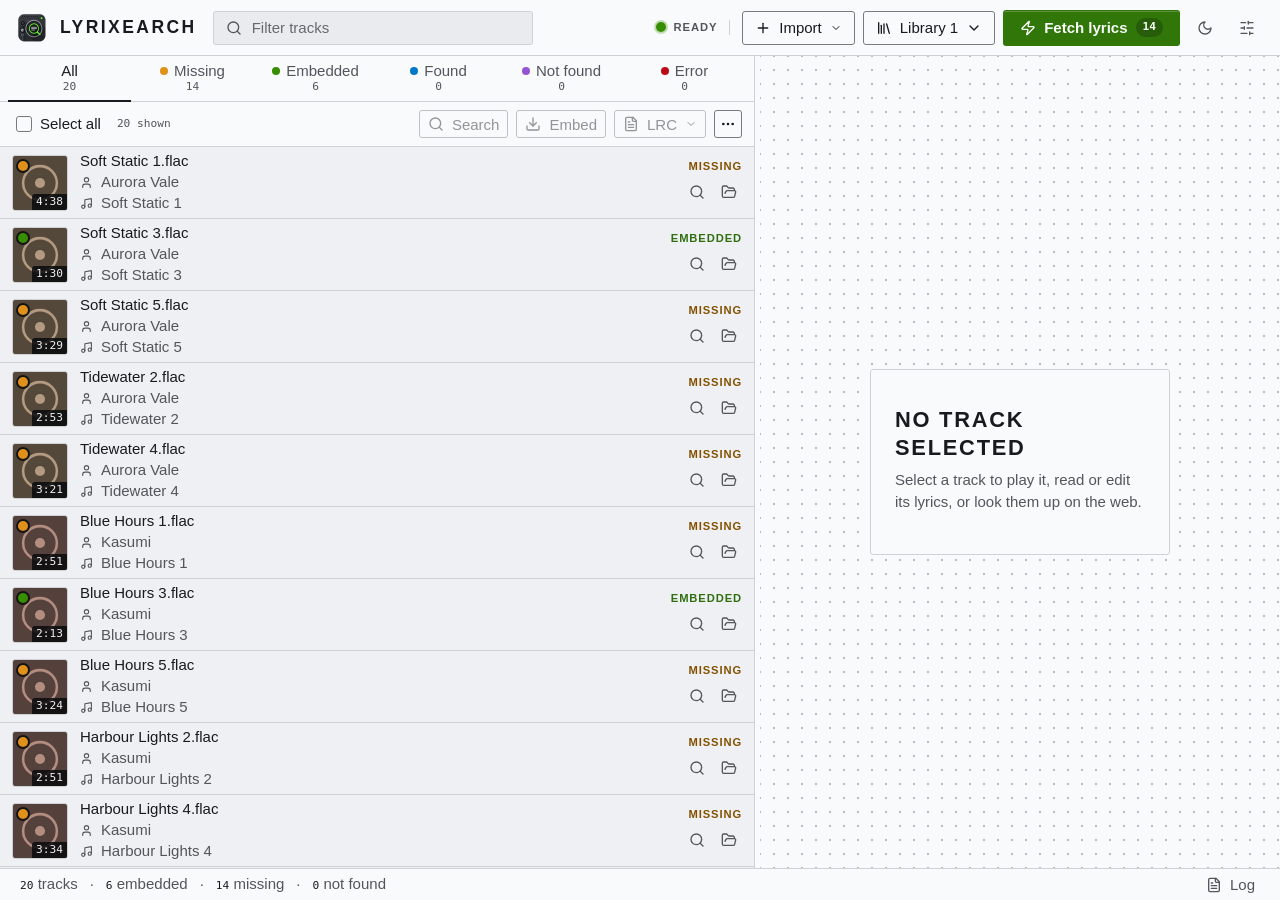
==== crates/gui/ui/index.html @ be1ae233 "style - gui: concise wording, organised toolbars and brand green Import menu replaces the Files and " ====
<!doctype html>
<html lang="en" data-theme="dark">
<head>
  <meta charset="utf-8" />
  <meta name="viewport" content="width=device-width, initial-scale=1" />
  <title>Lyrixearch</title>
  <link rel="stylesheet" href="fonts.css" />
  <link rel="stylesheet" href="style.css" />
</head>
<body>
  <div id="app">
    <header class="topbar">
      <div class="brand">
        <img class="mark" src="assets/icon-64.png" alt="" width="32" height="32" />
        <span class="wordmark">Lyrixearch</span>
      </div>
      <label class="search">
        <span data-icon="search"></span>
        <span class="sr-only">Filter tracks</span>
        <input id="filter" type="search" placeholder="Filter tracks" autocomplete="off" spellcheck="false" />
      </label>
      <div class="top-actions">
        <div class="engine" title="Lit green when ready, blinks amber while searching">
          <i class="led on" id="engine-led" role="img" aria-label="Engine ready"></i>
          <span class="silk" id="engine-text">Ready</span>
        </div>
        <button class="btn" id="btn-import" aria-haspopup="menu" aria-expanded="false" aria-controls="import-pop" title="Add tracks to the list"><span data-icon="plus"></span><span class="lbl">Import</span><span class="chev" data-icon="down"></span></button>
        <div class="pop-wrap">
          <button class="btn" id="btn-library" aria-haspopup="dialog" aria-expanded="false" aria-controls="library-pop" title="Library folders"><span data-icon="library"></span><span class="lbl">Library</span><span data-icon="down"></span></button>
          <div class="popover" id="library-pop" role="dialog" aria-label="Library folders" hidden>
            <div class="pop-head silk">Library folders</div>
            <ul id="libraries"></ul>
            <p class="hint" id="lib-hint">Add the folders you keep lyrics complete for, then scan them in one go.</p>
            <div class="pop-actions">
              <button class="btn sm" id="btn-lib-add"><span data-icon="plus"></span><span>Add folder</span></button>
              <button class="btn sm primary" id="btn-scan"><span data-icon="refresh"></span><span>Scan all</span></button>
            </div>
          </div>
        </div>
        <button class="btn cta" id="btn-run" title="Search every listed track and embed the lyrics found"><span data-icon="bolt"></span><span class="lbl" id="btn-run-label">Fetch lyrics</span><b class="count" id="btn-run-count" hidden></b></button>
        <button class="btn icon ghost" id="btn-theme" title="Switch light / dark" aria-label="Switch light or dark theme"><span data-icon="moon"></span></button>
        <button class="btn icon ghost" id="btn-settings" title="Settings" aria-label="Settings"><span data-icon="sliders"></span></button>
      </div>
    </header>

    <main class="main">
      <div class="viewtabs" id="viewtabs" role="tablist" aria-label="Show tracks" aria-controls="table">
        <button role="tab" data-filter="all" aria-selected="true" title="All tracks"><span class="vt"><span>All</span></span><b id="c-all">0</b></button>
        <button role="tab" data-filter="missing" aria-selected="false" title="Missing lyrics"><span class="vt"><i class="led missing" aria-hidden="true"></i><span>Missing</span></span><b id="c-missing">0</b></button>
        <button role="tab" data-filter="has" aria-selected="false" title="Lyrics are in the file"><span class="vt"><i class="led has" aria-hidden="true"></i><span>Embedded</span></span><b id="c-has">0</b></button>
        <button role="tab" data-filter="found" aria-selected="false" title="Found, not embedded yet"><span class="vt"><i class="led found" aria-hidden="true"></i><span>Found</span></span><b id="c-found">0</b></button>
        <button role="tab" data-filter="notfound" aria-selected="false" title="No source had lyrics for these"><span class="vt"><i class="led notfound" aria-hidden="true"></i><span>Not found</span></span><b id="c-notfound">0</b></button>
        <button role="tab" data-filter="error" aria-selected="false" title="The search failed; try again later"><span class="vt"><i class="led error" aria-hidden="true"></i><span>Error</span></span><b id="c-error">0</b></button>
      </div>
      <div class="listbar" id="listbar" data-mode="both" role="toolbar" aria-label="Track list actions">
        <button class="selall" id="sel-all" role="checkbox" aria-checked="false" title="Select every track shown"><i class="box" aria-hidden="true"></i><span id="sel-all-label">Select all</span></button>
        <span class="selcount mono" id="sel-count" aria-live="polite"></span>
        <span class="spacer-flex"></span>
        <button class="btn sm" id="sel-search" data-label="Search the selected tracks; review before embedding"><span data-icon="search"></span><span class="t">Search</span></button>
        <button class="btn sm" id="sel-embed" data-label="Write the lyrics found into the selected files"><span data-icon="download"></span><span class="t">Embed</span></button>
        <button class="btn sm" id="sel-files" data-label="Embed from, or save to, .lrc and .txt files" aria-haspopup="dialog" aria-expanded="false" aria-controls="file-pop"><span data-icon="fileText"></span><span class="t">LRC</span><span class="chev" data-icon="down"></span></button>
        <button class="btn sm icon" id="sel-more" data-label="More list actions" aria-haspopup="menu" aria-expanded="false" aria-controls="more-pop"><span data-icon="more"></span></button>
      </div>
      <div class="listbox" id="table" role="listbox" aria-label="Track queue" aria-multiselectable="true" tabindex="0">
        <div class="spacer" id="spacer"></div>
        <div class="rows" id="rows"></div>
      </div>
      <div class="empty" id="empty">
        <div class="panel-card">
          <div class="cone"><svg viewBox="0 0 64 64" fill="none" stroke="currentColor" stroke-width="1.5" aria-hidden="true"><circle cx="32" cy="32" r="29"/><circle cx="32" cy="32" r="21"/><circle cx="32" cy="32" r="12"/><circle cx="32" cy="32" r="5" fill="currentColor"/></svg></div>
          <h3>No tracks yet</h3>
          <p>Import a folder, or drop one on this window. Every subfolder is read, and tracks without lyrics are ready to fetch.</p>
          <button class="btn primary" id="btn-add-2"><span data-icon="folder"></span><span>Import folder</span></button>
        </div>
      </div>
      <div class="dropveil" id="dropveil">Drop folders or files to add them</div>
    </main>

    <div class="splitter" id="splitter" role="separator" aria-orientation="vertical" aria-label="Resize the details panel" aria-valuemin="340" aria-valuemax="900" aria-valuenow="440" tabindex="0" title="Drag to resize (double-click to reset). Arrow keys work too."></div>

    <section class="detail" id="detail" aria-label="Track details">
      <div class="detail-empty" id="detail-empty">
        <div class="panel-card">
          <h3>No track selected</h3>
          <p>Select a track to play it, read or edit its lyrics, or look them up on the web.</p>
        </div>
      </div>
      <div class="detail-body" id="detail-body" hidden>
        <div class="d-head">
          <div class="d-line1">
            <i class="led" id="d-led" aria-hidden="true"></i>
            <span class="d-title" id="d-title"></span>
            <span class="d-tags" id="d-tags"></span>
          </div>
          <div class="player" id="player">
            <button class="btn icon sm" id="pl-btn" title="Play" aria-label="Play"><span data-icon="play"></span></button>
            <span class="mono" id="pl-pos">0:00</span>
            <input id="pl-seek" type="range" min="0" max="1000" value="0" step="1" aria-label="Seek" disabled />
            <span class="mono" id="pl-dur">0:00</span>
          </div>
          <div class="d-meta" id="d-meta"></div>
        </div>
        <div class="tabs" id="tabs" role="tablist" aria-label="Track sections">
          <button role="tab" id="tab-btn-lyrics" aria-controls="tab-lyrics" data-tab="lyrics" aria-selected="true">Lyrics</button>
          <button role="tab" id="tab-btn-edit" aria-controls="tab-edit" data-tab="edit" aria-selected="false">Edit</button>
          <button role="tab" id="tab-btn-web" aria-controls="tab-web" data-tab="web" aria-selected="false"><span data-icon="globe"></span><span>Web</span></button>
          <button role="tab" id="tab-btn-info" aria-controls="tab-info" data-tab="info" aria-selected="false">Info</button>
        </div>
        <div class="tab-body lyrics-tab" id="tab-lyrics" role="tabpanel" aria-labelledby="tab-btn-lyrics">
          <pre class="lyrics" id="lyrics-text"></pre>
          <div class="toolbar" id="lyrics-toolbar" data-mode="both" role="toolbar" aria-label="Lyrics actions">
            <button class="btn sm primary" id="act-embed" data-label="Embed these lyrics" hidden><span data-icon="download"></span><span class="t">Embed</span></button>
            <button class="btn sm" id="act-copy" data-label="Copy lyrics"><span data-icon="copy"></span><span class="t">Copy</span></button>
            <button class="btn sm" id="act-edit" data-label="Edit lyrics"><span data-icon="edit"></span><span class="t">Edit</span></button>
            <button class="btn sm" id="act-requeue" data-label="Search for this track's lyrics again"><span data-icon="refresh"></span><span class="t">Search again</span></button>
            <button class="btn sm icon" id="act-more" data-label="More track actions" aria-haspopup="menu" aria-expanded="false" aria-controls="track-pop"><span data-icon="more"></span></button>
            <span class="spacer-flex"></span>
            <span class="fontbtns" role="group" aria-label="Lyrics text size">
              <button class="btn sm icon ghost" id="font-down" title="Smaller text" aria-label="Smaller lyrics text">A&minus;</button>
              <button class="btn sm icon ghost" id="font-up" title="Larger text" aria-label="Larger lyrics text">A+</button>
            </span>
          </div>
        </div>
        <div class="tab-body" id="tab-edit" role="tabpanel" aria-labelledby="tab-btn-edit" hidden>
          <label class="sr-only" for="edit-text">Lyrics text</label>
          <textarea id="edit-text" spellcheck="false" placeholder="Type or paste the lyrics here"></textarea>
          <div class="actions">
            <button class="btn primary" id="edit-save"><span data-icon="check"></span><span>Save</span></button>
            <button class="btn" id="edit-paste"><span data-icon="paste"></span><span>Paste</span></button>
            <button class="btn ghost" id="edit-revert">Revert</button>
          </div>
        </div>
        <div class="tab-body web" id="tab-web" role="tabpanel" aria-labelledby="tab-btn-web" hidden>
          <div class="webbar">
            <button class="btn icon sm ghost" id="web-back" title="Back" aria-label="Back"><span data-icon="left"></span></button>
            <button class="btn icon sm ghost" id="web-forward" title="Forward" aria-label="Forward"><span data-icon="right"></span></button>
            <button class="btn icon sm ghost" id="web-reload" title="Reload" aria-label="Reload"><span data-icon="refresh"></span></button>
            <input id="web-query" type="text" spellcheck="false" aria-label="Search the web or paste a link" placeholder="Search or paste a link" />
            <select id="web-engine" aria-label="Search engine"></select>
            <button class="btn sm primary" id="web-go">Search</button>
            <button class="btn sm" id="web-ai" title="Ask Google AI Mode in your browser: artist - title lyrics">AI</button>
          </div>
          <div class="webbar webbar2">
            <button class="btn sm ghost" id="web-zoom-out" aria-label="Zoom page out" title="Zoom out">A&minus;</button>
            <button class="btn sm ghost" id="web-zoom-in" aria-label="Zoom page in" title="Zoom in">A+</button>
            <button class="btn sm" id="web-mobile" aria-pressed="true" title="Load pages as on a phone, which fits the narrow panel"><span data-icon="phone"></span><span>Mobile</span></button>
            <button class="btn sm ghost" id="web-external" title="Open this page in your browser"><span data-icon="external"></span><span>Browser</span></button>
            <span class="spacer-flex"></span>
            <button class="btn sm primary" id="web-use" title="Put the text selected on the page into the editor"><span data-icon="paste"></span><span>Use selection</span></button>
          </div>
          <div class="webslot" id="webslot"><span>The page loads here</span></div>
          <p class="hint" id="web-hint">Select the lyrics on the page, then Use selection to review and save them.</p>
        </div>
        <div class="tab-body" id="tab-info" role="tabpanel" aria-labelledby="tab-btn-info" hidden><dl class="info" id="info"></dl></div>
      </div>
    </section>

    <footer class="statusbar" id="statusbar" aria-label="Status">
      <nav class="counts" aria-label="Library counts">
        <button data-filter="all"><b id="s-all">0</b> tracks</button><span aria-hidden="true">·</span>
        <button data-filter="has"><b id="s-has">0</b> embedded</button><span aria-hidden="true">·</span>
        <button data-filter="missing"><b id="s-missing">0</b> missing</button><span aria-hidden="true">·</span>
        <button data-filter="notfound"><b id="s-notfound">0</b> not found</button>
      </nav>
      <div class="checkbar" id="checkbar" role="status" hidden>
        <i class="led notfound" aria-hidden="true"></i>
        <span id="check-text"></span>
        <button class="btn sm" id="check-open">Verify</button>
        <button class="btn sm ghost" id="check-skip">Skip</button>
      </div>
      <div class="progress" id="progress" hidden>
        <span class="mono" id="progress-text" aria-live="polite"></span>
        <div class="meter" aria-hidden="true"><i id="meter-fill"></i></div>
      </div>
      <button class="btn sm ghost" id="btn-log" aria-haspopup="dialog" aria-controls="session-log"><span data-icon="fileText"></span><span>Log</span></button>
    </footer>
  </div>

  <div class="popover floating" id="file-pop" role="dialog" aria-label="Lyric files" hidden>
    <div class="pop-head silk">Lyric files</div>
    <div class="field">
      <span class="fl" id="fp-kind-l">Format</span>
      <div class="seg" id="fp-kind" role="radiogroup" aria-labelledby="fp-kind-l">
        <button role="radio" data-kind="auto" aria-checked="true" title=".lrc when the lyrics are synced, otherwise .txt">Auto</button>
        <button role="radio" data-kind="lrc" aria-checked="false" title="Synced lyrics, .lrc">.lrc</button>
        <button role="radio" data-kind="txt" aria-checked="false" title="Plain text, .txt">.txt</button>
      </div>
    </div>
    <label class="field inline" for="fp-replace"><span class="fl">Replace existing<small>Overwrite embedded lyrics and files that exist</small></span><span class="switch"><input id="fp-replace" type="checkbox" data-replace><i></i></span></label>
    <div class="pop-actions split">
      <button class="btn" id="fp-embed"><span data-icon="download"></span><span>Embed from file</span></button>
      <button class="btn" id="fp-write"><span data-icon="export"></span><span>Write to file</span></button>
    </div>
    <p class="hint" id="fp-scope"></p>
  </div>
  <div class="popover floating menu" id="import-pop" role="menu" aria-label="Import" hidden>
    <button role="menuitem" id="mn-import-files"><span data-icon="filePlus"></span><span>Files…</span></button>
    <button role="menuitem" id="mn-import-folder"><span data-icon="folder"></span><span>Folder…</span></button>
    <p class="menu-note">Or drop files and folders on the window.</p>
  </div>
  <div class="popover floating menu" id="more-pop" role="menu" aria-label="More list actions" hidden>
    <button role="menuitem" id="mn-drop"><span data-icon="x"></span><span>Remove from list</span></button>
    <button role="menuitem" id="mn-clear-embedded"><span data-icon="listx"></span><span>Clear embedded from list</span></button>
    <hr />
    <button role="menuitem" class="danger" id="mn-remove"><span data-icon="trash"></span><span>Delete lyrics from files…</span></button>
  </div>
  <div class="popover floating menu" id="track-pop" role="menu" aria-label="More track actions" hidden>
    <button role="menuitem" id="tm-paste"><span data-icon="paste"></span><span>Paste lyrics</span></button>
    <button role="menuitem" id="tm-files"><span data-icon="fileText"></span><span>LRC and TXT files…</span></button>
    <button role="menuitem" id="tm-reveal"><span data-icon="reveal"></span><span id="tm-reveal-label">Show in file manager</span></button>
    <button role="menuitem" id="tm-path"><span data-icon="link"></span><span>Copy file path</span></button>
    <hr />
    <button role="menuitem" class="danger" id="tm-remove"><span data-icon="trash"></span><span>Delete lyrics from file…</span></button>
  </div>

  <div class="toasts" id="toasts" role="status" aria-live="polite"></div>

  <div class="modal" id="session-log" hidden>
    <div class="sheet" role="dialog" aria-modal="true" aria-labelledby="log-title">
      <header><h2 id="log-title">Session log</h2><span class="spacer-flex"></span><button class="btn icon sm ghost" id="log-close" aria-label="Close log" title="Close log"><span data-icon="x"></span></button></header>
      <pre class="sbody log-lines" id="log-lines" aria-label="Session events" tabindex="0"></pre>
      <footer><span class="spacer-flex"></span><button class="btn sm" id="log-copy"><span data-icon="copy"></span><span>Copy log</span></button><button class="btn sm ghost" id="log-clear"><span data-icon="trash"></span><span>Clear log</span></button></footer>
    </div>
  </div>

  <div class="modal" id="settings" hidden>
    <div class="sheet" role="dialog" aria-modal="true" aria-labelledby="settings-title">
      <header>
        <h2 id="settings-title">Settings</h2>
        <div class="stabs" id="stabs" role="tablist" aria-label="Settings sections">
          <button role="tab" data-s="providers" aria-selected="true">Sources</button>
          <button role="tab" data-s="general" aria-selected="false">General</button>
          <button role="tab" data-s="plugins" aria-selected="false">Plugins</button>
        </div>
        <button class="btn icon sm ghost" id="settings-close" title="Close" aria-label="Close settings"><span data-icon="x"></span></button>
      </header>
      <div class="sbody">
        <div class="spane" id="s-providers">
          <p class="hint" style="margin:0">Sources are tried from the top for each track and the first match wins. Slow or failing sources are skipped for a while automatically.</p>
          <ul class="plist" id="provider-list"></ul>
        </div>
        <div class="spane" id="s-general" hidden>
          <div class="form" id="general-form"></div>
        </div>
        <div class="spane" id="s-plugins" hidden>
          <p class="hint" style="margin:0">Plugins are scripts that act as extra sources, such as the bundled metallum plugin. They live in <code id="plugins-dir"></code>.</p>
          <div class="actions" style="margin-top:12px"><button class="btn primary" id="plugin-install"><span data-icon="plug"></span><span>Install plugin folder</span></button><button class="btn" id="plugin-test"><span data-icon="refresh"></span><span>Test all sources</span></button></div>
          <ul class="plist" id="plugin-list"></ul>
          <ul class="health" id="health-list"></ul>
        </div>
      </div>
      <footer><span class="mono" id="config-path"></span><button class="btn primary" id="settings-save">Save</button></footer>
    </div>
  </div>

  <script src="mock.js"></script>
  <script src="app.js"></script>
</body>
</html>
---- crates/gui/ui/fonts.css ----
@font-face { font-family: "Inter"; font-style: normal; font-weight: 600; font-display: swap; src: url("fonts/inter-latin-ext-600-normal.woff2") format("woff2"); unicode-range: U+0100-02BA, U+02BD-02C5, U+02C7-02CC, U+02CE-02D7, U+02DD-02FF, U+0304, U+0308, U+0329, U+1D00-1DBF, U+1E00-1E9F, U+1EF2-1EFF, U+2020, U+20A0-20AB, U+20AD-20C4, U+2113, U+2C60-2C7F, U+A720-A7FF; }
@font-face { font-family: "Sora"; font-style: normal; font-weight: 600; font-display: swap; src: url("fonts/sora-latin-ext-600-normal.woff2") format("woff2"); unicode-range: U+0100-02BA, U+02BD-02C5, U+02C7-02CC, U+02CE-02D7, U+02DD-02FF, U+0304, U+0308, U+0329, U+1D00-1DBF, U+1E00-1E9F, U+1EF2-1EFF, U+2020, U+20A0-20AB, U+20AD-20C4, U+2113, U+2C60-2C7F, U+A720-A7FF; }
@font-face { font-family: "Source Sans 3"; font-style: normal; font-weight: 400; font-display: swap; src: url("fonts/source-sans-3-latin-ext-400-normal.woff2") format("woff2"); unicode-range: U+0100-02BA, U+02BD-02C5, U+02C7-02CC, U+02CE-02D7, U+02DD-02FF, U+0304, U+0308, U+0329, U+1D00-1DBF, U+1E00-1E9F, U+1EF2-1EFF, U+2020, U+20A0-20AB, U+20AD-20C4, U+2113, U+2C60-2C7F, U+A720-A7FF; }
@font-face { font-family: "Source Sans 3"; font-style: normal; font-weight: 500; font-display: swap; src: url("fonts/source-sans-3-latin-ext-500-normal.woff2") format("woff2"); unicode-range: U+0100-02BA, U+02BD-02C5, U+02C7-02CC, U+02CE-02D7, U+02DD-02FF, U+0304, U+0308, U+0329, U+1D00-1DBF, U+1E00-1E9F, U+1EF2-1EFF, U+2020, U+20A0-20AB, U+20AD-20C4, U+2113, U+2C60-2C7F, U+A720-A7FF; }
@font-face { font-family: "Source Sans 3"; font-style: normal; font-weight: 600; font-display: swap; src: url("fonts/source-sans-3-latin-ext-600-normal.woff2") format("woff2"); unicode-range: U+0100-02BA, U+02BD-02C5, U+02C7-02CC, U+02CE-02D7, U+02DD-02FF, U+0304, U+0308, U+0329, U+1D00-1DBF, U+1E00-1E9F, U+1EF2-1EFF, U+2020, U+20A0-20AB, U+20AD-20C4, U+2113, U+2C60-2C7F, U+A720-A7FF; }
@font-face { font-family: "Inter"; font-style: normal; font-weight: 600; font-display: swap; src: url("fonts/inter-latin-600-normal.woff2") format("woff2"); unicode-range: U+0000-00FF, U+0131, U+0152-0153, U+02BB-02BC, U+02C6, U+02DA, U+02DC, U+0304, U+0308, U+0329, U+2000-206F, U+20AC, U+2122, U+2191, U+2193, U+2212, U+2215, U+FEFF, U+FFFD; }
@font-face { font-family: "Sora"; font-style: normal; font-weight: 600; font-display: swap; src: url("fonts/sora-latin-600-normal.woff2") format("woff2"); unicode-range: U+0000-00FF, U+0131, U+0152-0153, U+02BB-02BC, U+02C6, U+02DA, U+02DC, U+0304, U+0308, U+0329, U+2000-206F, U+20AC, U+2122, U+2191, U+2193, U+2212, U+2215, U+FEFF, U+FFFD; }
@font-face { font-family: "Source Sans 3"; font-style: normal; font-weight: 400; font-display: swap; src: url("fonts/source-sans-3-latin-400-normal.woff2") format("woff2"); unicode-range: U+0000-00FF, U+0131, U+0152-0153, U+02BB-02BC, U+02C6, U+02DA, U+02DC, U+0304, U+0308, U+0329, U+2000-206F, U+20AC, U+2122, U+2191, U+2193, U+2212, U+2215, U+FEFF, U+FFFD; }
@font-face { font-family: "Source Sans 3"; font-style: normal; font-weight: 500; font-display: swap; src: url("fonts/source-sans-3-latin-500-normal.woff2") format("woff2"); unicode-range: U+0000-00FF, U+0131, U+0152-0153, U+02BB-02BC, U+02C6, U+02DA, U+02DC, U+0304, U+0308, U+0329, U+2000-206F, U+20AC, U+2122, U+2191, U+2193, U+2212, U+2215, U+FEFF, U+FFFD; }
@font-face { font-family: "Source Sans 3"; font-style: normal; font-weight: 600; font-display: swap; src: url("fonts/source-sans-3-latin-600-normal.woff2") format("woff2"); unicode-range: U+0000-00FF, U+0131, U+0152-0153, U+02BB-02BC, U+02C6, U+02DA, U+02DC, U+0304, U+0308, U+0329, U+2000-206F, U+20AC, U+2122, U+2191, U+2193, U+2212, U+2215, U+FEFF, U+FFFD; }
@font-face { font-family: "IBM Plex Mono"; font-style: normal; font-weight: 400; font-display: swap; src: url("fonts/IBMPlexMono-400-latin-ext.woff2") format("woff2"); unicode-range: U+0100-02BA, U+02BD-02C5, U+02C7-02CC, U+02CE-02D7, U+02DD-02FF, U+0304, U+0308, U+0329, U+1D00-1DBF, U+1E00-1E9F, U+1EF2-1EFF, U+2020, U+20A0-20AB, U+20AD-20C4, U+2113, U+2C60-2C7F, U+A720-A7FF; }
@font-face { font-family: "IBM Plex Mono"; font-style: normal; font-weight: 400; font-display: swap; src: url("fonts/IBMPlexMono-400-latin.woff2") format("woff2"); unicode-range: U+0000-00FF, U+0131, U+0152-0153, U+02BB-02BC, U+02C6, U+02DA, U+02DC, U+0304, U+0308, U+0329, U+2000-206F, U+20AC, U+2122, U+2191, U+2193, U+2212, U+2215, U+FEFF, U+FFFD; }
@font-face { font-family: "IBM Plex Mono"; font-style: normal; font-weight: 500; font-display: swap; src: url("fonts/IBMPlexMono-500-latin-ext.woff2") format("woff2"); unicode-range: U+0100-02BA, U+02BD-02C5, U+02C7-02CC, U+02CE-02D7, U+02DD-02FF, U+0304, U+0308, U+0329, U+1D00-1DBF, U+1E00-1E9F, U+1EF2-1EFF, U+2020, U+20A0-20AB, U+20AD-20C4, U+2113, U+2C60-2C7F, U+A720-A7FF; }
@font-face { font-family: "IBM Plex Mono"; font-style: normal; font-weight: 500; font-display: swap; src: url("fonts/IBMPlexMono-500-latin.woff2") format("woff2"); unicode-range: U+0000-00FF, U+0131, U+0152-0153, U+02BB-02BC, U+02C6, U+02DA, U+02DC, U+0304, U+0308, U+0329, U+2000-206F, U+20AC, U+2122, U+2191, U+2193, U+2212, U+2215, U+FEFF, U+FFFD; }
---- crates/gui/ui/style.css ----
/* Lyrixearch: rack-hardware design system. Source of truth: /DESIGN.md */

:root {
  /* type */
  --font-display: "Sora", "Inter", "Helvetica Neue", sans-serif;
  --font-brand: "Inter", "Helvetica Neue", sans-serif;
  --font-body: "Source Sans 3", "Hiragino Sans", "Noto Sans CJK JP", "Segoe UI", sans-serif;
  --font-mono: "IBM Plex Mono", ui-monospace, Menlo, Consolas, monospace;
  --text-xs: 0.7rem;      /* 11.2px  scale 1.25 from 14px */
  --text-sm: 0.9375rem;   /* 15px    body (Source Sans 3 runs small) */
  --text-md: 1.0938rem;   /* 17.5px */
  --text-lg: 1.3672rem;   /* 21.9px */

  /* space (4px base) */
  --s1: 4px; --s2: 8px; --s3: 12px; --s4: 16px; --s5: 24px; --s6: 32px; --s7: 48px;
  --radius: 3px;
  --radius-pill: 999px;
  --row-h: 72px;
  --thumb: 56px;
  --lyrics-size: 14px;

  /* motion */
  --dur-instant: 80ms; --dur-fast: 120ms; --dur-base: 180ms; --dur-sheet: 260ms;
  --ease-out: cubic-bezier(0.23, 1, 0.32, 1);
  --ease-in-out: cubic-bezier(0.77, 0, 0.175, 1);

  /* dark (primary) */
  --bg: oklch(0.155 0.006 260);
  --surface: oklch(0.19 0.007 260);
  --surface-2: oklch(0.23 0.008 260);
  --surface-3: oklch(0.275 0.009 260);
  --border: oklch(0.32 0.008 260);
  --border-strong: oklch(0.54 0.01 260);
  --fg: oklch(0.93 0.004 260);
  --muted: oklch(0.72 0.01 260);
  --faint: oklch(0.62 0.01 260);
  --silver: oklch(0.9 0.005 260);
  --silver-hover: oklch(0.96 0.004 260);
  --silver-fg: oklch(0.18 0.006 260);
  --silver-hi: oklch(0.985 0.003 260 / 0.55);
  /* brand green #65E51C (the icon's LED): 10.3:1 or better on every dark surface */
  --accent: oklch(0.817 0.245 138);
  --accent-text: oklch(0.817 0.245 138);
  --accent-fg: oklch(0.18 0.02 138);
  --led-off: oklch(0.27 0.008 260);
  --led-amber: oklch(0.82 0.15 78);
  --led-red: oklch(0.7 0.19 25);
  --led-purple: oklch(0.76 0.14 305);
  --led-blue: oklch(0.78 0.12 235);
  --amber-text: var(--led-amber);
  --purple-text: var(--led-purple);
  --blue-text: var(--led-blue);
  --cta: var(--accent);
  --cta-fg: var(--accent-fg);
  --cta-highlight: oklch(0.985 0.003 260 / 0.28);
  --cta-count: oklch(0.155 0.006 260 / 0.2);
  --selection: color-mix(in oklab, var(--accent) 30%, transparent);
  --badge-fg: oklch(0.95 0.004 260);
  --scrim: oklch(0.1 0.005 260 / 0.7);
  --badge: oklch(0.12 0.005 260 / 0.82);
  --grille: oklch(0.31 0.008 260);
  --ring: 0 0 0 2px var(--bg), 0 0 0 4px var(--accent);
  color-scheme: dark;
}

:root[data-theme="light"] {
  --bg: oklch(0.955 0.004 260);
  --surface: oklch(0.985 0.003 260);
  --surface-2: oklch(0.94 0.005 260);
  --surface-3: oklch(0.9 0.006 260);
  --border: oklch(0.86 0.006 260);
  --border-strong: oklch(0.58 0.01 260);
  --fg: oklch(0.22 0.008 260);
  --muted: oklch(0.45 0.01 260);
  --faint: oklch(0.52 0.01 260);
  --silver: oklch(0.24 0.008 260);
  --silver-hover: oklch(0.32 0.008 260);
  --silver-fg: oklch(0.96 0.003 260);
  --silver-hi: oklch(0.985 0.003 260 / 0.18);
  /* brand hue, darkened for light surfaces: lamps/focus 3.7:1, text 5.2:1 or better */
  --accent: oklch(0.57 0.18 138);
  --accent-text: oklch(0.48 0.14 138);
  --accent-fg: oklch(0.98 0.01 138);
  --led-off: oklch(0.84 0.006 260);
  --led-amber: oklch(0.72 0.15 70);
  --led-red: oklch(0.5 0.2 27);
  --led-purple: oklch(0.58 0.19 305);
  --led-blue: oklch(0.55 0.16 245);
  --amber-text: oklch(0.48 0.11 70);
  --purple-text: oklch(0.46 0.17 305);
  --blue-text: oklch(0.46 0.14 245);
  --cta: oklch(0.5 0.15 138);
  --cta-fg: oklch(0.99 0.005 138);
  --cta-highlight: oklch(0.985 0.003 260 / 0.22);
  --cta-count: oklch(0.155 0.006 260 / 0.24);
  --selection: color-mix(in oklab, var(--accent) 26%, transparent);
  --scrim: oklch(0.3 0.01 260 / 0.45);
  --badge: oklch(0.15 0.005 260 / 0.86);
  --grille: oklch(0.8 0.008 260);
  color-scheme: light;
}

/* ───────── base ───────── */
* { box-sizing: border-box; }
[hidden] { display: none !important; }
html, body { height: 100%; margin: 0; }
body {
  font: 400 var(--text-sm)/1.5 var(--font-body);
  color: var(--fg);
  background: var(--bg);
  -webkit-font-smoothing: antialiased;
  overflow: hidden;
  user-select: none;
  font-variant-numeric: tabular-nums;
}
.theme-switching * { transition: none !important; animation: none !important; }
input, textarea, select, button { font: inherit; color: inherit; }
pre, textarea, code, input[type="text"], input[type="search"], input[type="number"], dd { user-select: text; }
.sr-only { position: absolute; width: 1px; height: 1px; margin: -1px; padding: 0; overflow: hidden; clip: rect(0 0 0 0); white-space: nowrap; border: 0; }
.mono { font-family: var(--font-mono); font-size: var(--text-xs); }
.silk { font: 600 var(--text-xs)/1.4 var(--font-display); text-transform: uppercase; letter-spacing: 0.08em; color: var(--muted); }
::selection { background: var(--selection); }
::-webkit-scrollbar { width: 12px; height: 12px; }
::-webkit-scrollbar-thumb { background: var(--border-strong); border: 3px solid var(--surface); border-radius: var(--radius-pill); }
::-webkit-scrollbar-track { background: transparent; }

:is(button, input, select, textarea, [tabindex]):focus-visible { outline: none; box-shadow: var(--ring); }
.listbox:focus-visible { box-shadow: inset 0 0 0 2px var(--accent); }

[data-icon] { display: inline-flex; align-items: center; justify-content: center; line-height: 0; flex: none; }
svg.i { display: block; width: 16px; height: 16px; stroke: currentColor; fill: none; stroke-width: 2; stroke-linecap: round; stroke-linejoin: round; flex: none; }

/* ───────── chassis ───────── */
#app {
  --detail-w: 440px;
  height: 100%;
  display: grid;
  grid-template-columns: minmax(480px, 1fr) 6px var(--detail-w);
  grid-template-rows: 56px minmax(0, 1fr) 32px;
  grid-template-areas: "top top top" "main split detail" "status status status";
}
.topbar { grid-area: top; display: flex; align-items: center; gap: var(--s4); padding: 0 var(--s4); background: var(--surface); border-bottom: 1px solid var(--border); }
.main { grid-area: main; position: relative; display: flex; flex-direction: column; background: var(--bg); min-width: 0; min-height: 0; }
.detail { grid-area: detail; background: var(--surface); display: flex; flex-direction: column; min-width: 0; min-height: 0; overflow: hidden; }
.statusbar { grid-area: status; display: flex; align-items: center; justify-content: space-between; gap: var(--s4); padding: 0 var(--s4); background: var(--surface); border-top: 1px solid var(--border); }

/* resizable divider: 6px hit area, 1px edge */
.splitter { grid-area: split; position: relative; cursor: col-resize; background: var(--surface); border-left: 1px solid var(--border); touch-action: none; }
.splitter::after { content: ""; position: absolute; inset: 0 -3px; }
.splitter:hover, .splitter.drag { background: var(--surface-3); }

/* ───────── faceplate strip ───────── */
.brand { display: flex; align-items: center; gap: var(--s3); }
.mark { width: 32px; height: 32px; display: block; }
.wordmark { font: 600 var(--text-md)/1 var(--font-brand); text-transform: uppercase; letter-spacing: 0.14em; }
.search { flex: 1 1 200px; max-width: 320px; display: flex; align-items: center; gap: var(--s2); height: 34px; padding: 0 var(--s3); background: var(--surface-2); border: 1px solid var(--border); border-radius: var(--radius); color: var(--muted); }
.search:focus-within { border-color: var(--border-strong); box-shadow: var(--ring); }
.search input { flex: 1; min-width: 0; height: 100%; background: none; border: 0; outline: 0; box-shadow: none; color: var(--fg); }
.search input::placeholder { color: var(--faint); }
.top-actions { margin-left: auto; display: flex; align-items: center; gap: var(--s2); }
.engine { display: flex; align-items: center; gap: var(--s2); padding-right: var(--s3); margin-right: var(--s1); border-right: 1px solid var(--border); }

/* ───────── buttons: primary silver / secondary edge / tertiary text ───────── */
.btn { display: inline-flex; align-items: center; justify-content: center; gap: var(--s2); line-height: 1; height: 34px; padding: 0 var(--s3); border-radius: var(--radius); border: 1px solid var(--border-strong); background: transparent; cursor: pointer; white-space: nowrap; font-weight: 500; transition: transform var(--dur-instant) var(--ease-out), opacity var(--dur-fast); }
.btn:hover { background: var(--surface-3); }
.btn:active { transform: translateY(1px); }
.btn[disabled] { opacity: 0.45; pointer-events: none; }
.btn.primary { background: var(--silver); color: var(--silver-fg); border-color: transparent; box-shadow: inset 0 1px 0 var(--silver-hi); }
.btn.primary:hover { background: var(--silver-hover); }
.btn.primary:focus-visible { box-shadow: inset 0 1px 0 var(--silver-hi), var(--ring); }
.btn.ghost { border-color: transparent; color: var(--muted); }
.btn.ghost:hover { color: var(--fg); background: var(--surface-2); }
.btn.icon { width: 34px; padding: 0; }
.btn.sm { height: 28px; padding: 0 var(--s2); font-size: var(--text-sm); }
.btn.sm.icon { width: 28px; }
.btn[aria-pressed="true"] { background: var(--surface-3); border-color: var(--border-strong); }
.btn.sm.icon:not(:has(svg)) { font: 600 var(--text-xs) var(--font-mono); }

.btn.cta { height: 36px; padding: 0 var(--s4); gap: var(--s2); background: var(--cta); color: var(--cta-fg); border-color: transparent; font-weight: 600; box-shadow: inset 0 1px 0 var(--cta-highlight); }
.btn.cta:hover { background: color-mix(in oklab, var(--cta) 86%, var(--badge-fg)); }
.btn.cta:focus-visible { box-shadow: inset 0 1px 0 var(--cta-highlight), var(--ring); }
.btn.cta .count { padding: 1px 7px; border-radius: var(--radius-pill); background: var(--cta-count); font: 600 var(--text-xs)/1.5 var(--font-mono); }
.btn.cta.stop { background: var(--surface-3); color: var(--fg); border-color: var(--border-strong); box-shadow: none; }

/* ───────── lamps ───────── */
.led { position: relative; display: inline-block; width: 10px; height: 10px; border-radius: var(--radius-pill); background: var(--led-off); box-shadow: inset 0 0 0 1px var(--border-strong); flex: none; }
.led.queued { background: color-mix(in oklab, var(--led-amber) 40%, var(--led-off)); }
.led.searching { background: var(--led-amber); box-shadow: none; animation: lamp 1s var(--ease-in-out) infinite; }
.led.written, .led.on { background: var(--accent); box-shadow: 0 0 0 2px color-mix(in oklab, var(--accent) 28%, transparent); }
.led.found { background: var(--led-blue); box-shadow: 0 0 0 2px color-mix(in oklab, var(--led-blue) 28%, transparent); }
.led.written::after { content: ""; position: absolute; inset: 3px; border-radius: var(--radius-pill); background: var(--surface); }
.led.has { background: var(--accent); box-shadow: none; }
.led.missing { background: var(--led-amber); box-shadow: none; }
.led.notfound { background: var(--led-purple); box-shadow: none; }
.led.error { background: var(--led-red); box-shadow: 0 0 0 2px color-mix(in oklab, var(--led-red) 28%, transparent); }
@keyframes lamp { 50% { opacity: 0.3; } }

/* ───────── filter tabs above the queue: six equal columns, so none is ever hidden ───────── */
.viewtabs { display: grid; grid-template-columns: repeat(6, minmax(0, 1fr)); padding: 0 var(--s2); border-bottom: 1px solid var(--border); background: var(--surface); flex: none; }
.viewtabs button { display: flex; flex-direction: column; align-items: center; justify-content: center; min-width: 0; min-height: 46px; padding: 0 2px; background: none; border: 0; border-bottom: 2px solid transparent; margin-bottom: -1px; color: var(--muted); cursor: pointer; font-weight: 500; }
.viewtabs button:hover { color: var(--fg); }
.viewtabs button[aria-selected="true"] { color: var(--fg); border-bottom-color: var(--fg); }
.viewtabs .vt { display: inline-flex; align-items: center; gap: 6px; max-width: 100%; min-width: 0; line-height: 1.3; }
.viewtabs .vt > span { overflow: hidden; text-overflow: ellipsis; white-space: nowrap; }
.viewtabs b { font: 500 var(--text-xs)/1.3 var(--font-mono); color: var(--muted); }
.viewtabs .led { width: 8px; height: 8px; box-shadow: none; }

/* ───────── library menu in the top bar ───────── */
.pop-wrap { position: relative; }
.popover { position: absolute; top: calc(100% + 8px); right: 0; width: 340px; background: var(--surface-2); border: 1px solid var(--border-strong); border-radius: var(--radius); padding: var(--s3); z-index: 30; transform-origin: 100% 0; animation: pop-in var(--dur-fast) var(--ease-out); }
@keyframes pop-in { from { opacity: 0; transform: scale(0.98); } }
.pop-head { margin-bottom: var(--s2); }
.pop-actions { display: flex; gap: var(--s2); margin-top: var(--s3); justify-content: flex-end; }
#libraries { list-style: none; margin: 0; padding: 0; display: flex; flex-direction: column; gap: 1px; max-height: 240px; overflow: auto; }
#libraries li { display: flex; align-items: center; gap: var(--s2); min-height: 32px; padding: 0 var(--s1) 0 var(--s2); border-radius: var(--radius); color: var(--muted); }
#libraries li:hover { background: var(--surface-3); color: var(--fg); }
#libraries li .n { flex: 1; min-width: 0; overflow: hidden; text-overflow: ellipsis; white-space: nowrap; direction: rtl; text-align: left; font: var(--text-xs) var(--font-mono); }
#libraries li button { width: 28px; height: 28px; display: grid; place-items: center; border: 0; background: none; color: var(--muted); cursor: pointer; border-radius: var(--radius); }
#libraries li button:hover { color: var(--fg); background: var(--surface-3); }
.popover.floating { position: fixed; top: 0; left: 0; right: auto; width: 320px; z-index: 50; transform-origin: 100% 0; }
.popover.menu { width: auto; min-width: 240px; padding: var(--s1); }
.popover.menu button { display: flex; align-items: center; gap: var(--s2); width: 100%; min-height: 32px; padding: 0 var(--s2); border: 0; border-radius: var(--radius); background: none; color: var(--fg); cursor: pointer; text-align: left; }
.popover.menu button:hover { background: var(--surface-3); }
.popover.menu button:disabled { opacity: 0.45; cursor: default; background: none; }
.popover.menu button.danger { color: var(--led-red); }
.popover.menu hr { margin: var(--s1) 0; border: 0; border-top: 1px solid var(--border); }
.popover.menu .menu-note { margin: var(--s1) var(--s2) var(--s1); color: var(--faint); font-size: var(--text-xs); }
.pop-actions.split { display: grid; grid-template-columns: 1fr 1fr; }
.pop-actions.split .btn { padding: 0 var(--s2); }
.field { display: flex; flex-direction: column; gap: var(--s1); padding: var(--s2) 0; }
.field.inline { flex-direction: row; align-items: center; justify-content: space-between; gap: var(--s3); cursor: pointer; }
.fl { font-weight: 500; }
.field.inline .fl { flex: 1; min-width: 0; }
.fl small { display: block; color: var(--muted); font-weight: 400; font-size: var(--text-xs); line-height: 1.4; }
.seg { display: inline-flex; align-self: flex-start; border: 1px solid var(--border-strong); border-radius: var(--radius); overflow: hidden; }
.seg button { height: 28px; padding: 0 var(--s4); background: none; border: 0; color: var(--muted); cursor: pointer; font-weight: 500; }
.seg button + button { border-left: 1px solid var(--border-strong); }
.seg button:hover { color: var(--fg); background: var(--surface-3); }
.seg button[aria-checked="true"] { background: var(--silver); color: var(--silver-fg); }
.seg button:focus-visible { box-shadow: inset 0 0 0 2px var(--accent); }
.hint { color: var(--muted); font-size: var(--text-sm); margin: var(--s2) 0 0; }

/* ───────── track queue: cover, name, artist, title, state, actions ───────── */
.listbox { flex: 1; position: relative; overflow-y: auto; overflow-x: hidden; }
.spacer { width: 1px; }
.rows { position: absolute; left: 0; right: 0; top: 0; }
.row { height: var(--row-h); display: grid; grid-template-columns: var(--thumb) minmax(0, 1fr) auto; align-items: center; gap: var(--s3); padding: 0 var(--s3); border-bottom: 1px solid var(--border); cursor: default; }
.row:hover { background: var(--surface); }
.row.sel { background: var(--surface-2); }
.row.active { background: var(--surface-3); box-shadow: inset 0 0 0 1px var(--border-strong); }
.thumb { position: relative; width: var(--thumb); height: var(--thumb); border-radius: var(--radius); border: 1px solid var(--border); background-color: var(--surface-2); background-image: radial-gradient(circle, var(--grille) 1px, transparent 1.4px); background-size: 8px 8px; overflow: hidden; }
.thumb img { position: absolute; inset: 0; width: 100%; height: 100%; object-fit: cover; display: block; }
.thumb .led { position: absolute; top: 5px; left: 5px; z-index: 1; box-shadow: 0 0 0 2px var(--badge); }
.thumb .dur { position: absolute; right: 0; bottom: 0; z-index: 1; padding: 0 var(--s1); background: var(--badge); color: var(--badge-fg); font: 500 var(--text-xs)/16px var(--font-mono); border-top-left-radius: var(--radius); }
.row .lines { min-width: 0; display: flex; flex-direction: column; justify-content: center; }
.row .lines > span { display: flex; align-items: center; gap: var(--s2); min-width: 0; height: 21px; }
.row .lines > span > span { overflow: hidden; text-overflow: ellipsis; white-space: nowrap; }
.row .fname { font-weight: 500; }
.row .meta1, .row .meta2 { color: var(--muted); }
.row .meta1 svg, .row .meta2 svg { width: 13px; height: 13px; }
.row .side { display: flex; flex-direction: column; align-items: flex-end; gap: var(--s1); }
.row .src { font: 600 var(--text-xs)/1.4 var(--font-display); text-transform: uppercase; letter-spacing: 0.08em; color: var(--muted); max-width: 170px; overflow: hidden; text-overflow: ellipsis; white-space: nowrap; }
.row .src.lit { color: var(--accent-text); }
.row .src.bad { color: var(--led-red); }
.row .src.warn { color: var(--amber-text); }
.row .src.purple { color: var(--purple-text); }
.row .src.blue { color: var(--blue-text); }
.row .btns { display: flex; gap: var(--s1); }
.row .btns button { width: 28px; height: 28px; display: grid; place-items: center; border-radius: var(--radius); border: 1px solid transparent; background: transparent; color: var(--muted); cursor: pointer; }
.row .btns button:hover { color: var(--fg); background: var(--surface-3); border-color: var(--border-strong); }

.listbar { display: flex; flex-wrap: wrap; align-items: center; gap: var(--s1) var(--s2); padding: var(--s2) var(--s3); background: var(--surface); border-bottom: 1px solid var(--border); flex: none; min-height: 45px; }
.selall { display: inline-flex; align-items: center; gap: var(--s2); height: 28px; padding: 0 var(--s2) 0 var(--s1); background: none; border: 0; border-radius: var(--radius); cursor: pointer; font-weight: 500; }
.selall:hover { background: var(--surface-3); }
.selall[disabled] { opacity: 0.45; pointer-events: none; }
.selall .box { position: relative; width: 16px; height: 16px; flex: none; border: 1.5px solid var(--border-strong); border-radius: var(--radius); }
.selall[aria-checked="true"] .box, .selall[aria-checked="mixed"] .box { background: var(--silver); border-color: transparent; }
.selall[aria-checked="true"] .box::after { content: ""; position: absolute; left: 5px; top: 1.5px; width: 4px; height: 8px; border: solid var(--silver-fg); border-width: 0 2px 2px 0; transform: rotate(45deg); }
.selall[aria-checked="mixed"] .box::after { content: ""; position: absolute; left: 3.5px; right: 3.5px; top: 6px; height: 2px; background: var(--silver-fg); }
.selcount { color: var(--muted); }

/* empty states: perforated grille */
.empty { position: absolute; inset: 0; display: grid; place-items: center; padding: var(--s5); background-color: var(--bg); background-image: radial-gradient(circle, var(--grille) 1.1px, transparent 1.6px); background-size: 14px 14px; background-position: 7px 7px; }
.cone { color: var(--muted); }
.cone svg { width: 64px; height: 64px; }
.panel-card { text-align: left; width: min(400px, 100%); padding: var(--s5); background: var(--surface); border: 1px solid var(--border); border-radius: var(--radius); }
.panel-card h3 { margin: var(--s3) 0 var(--s2); font: 600 var(--text-lg)/1.25 var(--font-display); text-transform: uppercase; letter-spacing: 0.08em; }
.panel-card p { margin: 0 0 var(--s4); color: var(--muted); }
.dropveil { position: absolute; inset: 0; display: none; place-items: center; background: color-mix(in oklab, var(--bg) 88%, transparent); border: 1px dashed var(--accent); font: 600 var(--text-md) var(--font-display); text-transform: uppercase; letter-spacing: 0.1em; z-index: 5; pointer-events: none; }
.dropveil.on { display: grid; }

/* ───────── status bar ───────── */
.counts { display: flex; align-items: center; gap: var(--s2); color: var(--muted); white-space: nowrap; }
.counts button { background: none; border: 0; padding: 0 var(--s1); height: 24px; border-radius: var(--radius); color: var(--muted); cursor: pointer; }
.counts button:hover { color: var(--fg); background: var(--surface-3); }
.counts b { font: 500 var(--text-xs) var(--font-mono); color: var(--fg); }
.progress { display: flex; align-items: center; gap: var(--s3); min-width: 0; }
.checkbar { display: flex; align-items: center; gap: var(--s2); min-width: 0; color: var(--fg); }
.checkbar[hidden] { display: none; }
.checkbar span { white-space: nowrap; overflow: hidden; text-overflow: ellipsis; }
.progress .mono { color: var(--muted); overflow: hidden; text-overflow: ellipsis; white-space: nowrap; }
.meter { width: 180px; height: 8px; flex: none; background: repeating-linear-gradient(90deg, var(--led-off) 0 6px, transparent 6px 8px); }
.meter i { display: block; height: 100%; background: var(--accent); transform-origin: left center; transform: scaleX(var(--p, 0)); transition: transform var(--dur-base) var(--ease-out); -webkit-mask: repeating-linear-gradient(90deg, var(--fg) 0 6px, transparent 6px 8px); mask: repeating-linear-gradient(90deg, var(--fg) 0 6px, transparent 6px 8px); }

/* ───────── inspector ───────── */
.detail-empty { flex: 1; display: grid; place-items: center; padding: var(--s5); background-image: radial-gradient(circle, var(--grille) 1.1px, transparent 1.6px); background-size: 14px 14px; background-position: 7px 7px; }
.detail-empty .panel-card { width: min(300px, 100%); }
.detail-body { display: flex; flex-direction: column; min-height: 0; flex: 1; }
.d-head { padding: var(--s3) var(--s4) var(--s2); border-bottom: 1px solid var(--border); display: flex; flex-direction: column; gap: var(--s2); }
.d-line1 { display: flex; align-items: center; gap: var(--s2); min-width: 0; }
.d-title { flex: 1; min-width: 0; font: 600 var(--text-md)/1.3 var(--font-body); letter-spacing: 0; overflow: hidden; text-overflow: ellipsis; white-space: nowrap; }
.d-tags { display: flex; gap: var(--s1); flex: none; }
.player { display: grid; grid-template-columns: auto auto minmax(0, 1fr) auto; align-items: center; gap: var(--s2); }
.player .mono { color: var(--muted); min-width: 32px; }
.player input[type="range"] { width: 100%; accent-color: var(--accent); height: 24px; margin: 0; }
.player input[type="range"]:disabled { opacity: 0.45; }
.d-meta { color: var(--muted); overflow: hidden; text-overflow: ellipsis; white-space: nowrap; }
.d-meta b { color: var(--fg); font-weight: 500; }
.tag { display: inline-flex; align-items: center; height: 20px; padding: 0 var(--s2); border: 1px solid var(--border-strong); border-radius: var(--radius); font: 600 var(--text-xs)/1 var(--font-display); text-transform: uppercase; letter-spacing: 0.08em; color: var(--muted); white-space: nowrap; }
.tag.lit { color: var(--accent-text); border-color: color-mix(in oklab, var(--accent) 55%, var(--border-strong)); }
.tag.blue { color: var(--blue-text); border-color: color-mix(in oklab, var(--led-blue) 55%, var(--border-strong)); }
.tag.purple { color: var(--purple-text); border-color: color-mix(in oklab, var(--led-purple) 55%, var(--border-strong)); }
.tag.bad { color: var(--led-red); border-color: color-mix(in oklab, var(--led-red) 55%, var(--border-strong)); }
.tabs { display: flex; gap: var(--s1); padding: 0 var(--s3); border-bottom: 1px solid var(--border); }
.tabs button { display: inline-flex; align-items: center; gap: var(--s2); min-height: 36px; padding: 0 var(--s2); background: none; border: 0; border-bottom: 2px solid transparent; margin-bottom: -1px; color: var(--muted); cursor: pointer; font-weight: 500; }
.tabs button:hover { color: var(--fg); }
.tabs button[aria-selected="true"] { color: var(--fg); border-bottom-color: var(--fg); }
.tab-body { flex: 1; min-height: 0; display: flex; flex-direction: column; padding: var(--s4); gap: var(--s3); overflow: auto; }
.tab-body[hidden] { display: none; }
.actions { display: flex; flex-wrap: wrap; gap: var(--s2); }
.lyrics-tab { overflow: hidden; }
pre.lyrics { margin: 0; white-space: pre-wrap; font: 400 var(--lyrics-size)/1.7 var(--font-body); flex: 1; min-height: 0; overflow: auto; padding-inline-end: max(0px, calc(100% - 70ch)); }
pre.lyrics.placeholder { color: var(--muted); }
.toolbar { display: flex; flex-wrap: wrap; align-items: center; gap: var(--s1); padding-top: var(--s3); border-top: 1px solid var(--border); flex: none; }
.spacer-flex { flex: 1; }
.fontbtns { display: inline-flex; gap: var(--s1); flex: none; }
/* icon / text / both: the toolbar buttons carry data-label, which is also their tooltip and accessible name */
.btn .chev svg { width: 12px; height: 12px; }
:is(.toolbar, .listbar)[data-mode="icons"] .btn[data-label] { width: 28px; padding: 0; }
:is(.toolbar, .listbar)[data-mode="icons"] .btn[data-label]:has(.chev) { width: auto; padding: 0 var(--s2); gap: var(--s1); }
:is(.toolbar, .listbar)[data-mode="icons"] .btn[data-label] .t { display: none; }
:is(.toolbar, .listbar)[data-mode="text"] .btn[data-label] [data-icon]:not(.chev) { display: none; }
textarea { flex: 1; min-height: 200px; resize: none; background: var(--surface-2); border: 1px solid var(--border); border-radius: var(--radius); padding: var(--s3); outline: 0; font: 400 var(--lyrics-size)/1.7 var(--font-body); }
textarea:focus-visible { border-color: var(--border-strong); }
.web { padding: var(--s3) var(--s3) var(--s2); overflow: hidden; }
.webbar { display: flex; align-items: center; gap: var(--s1); }
.webbar input { flex: 1; min-width: 0; height: 28px; border-radius: var(--radius); border: 1px solid var(--border); background: var(--surface-2); padding: 0 var(--s2); outline: 0; }
.webbar2 { margin-top: calc(var(--s1) * -1); }
select { height: 28px; border-radius: var(--radius); border: 1px solid var(--border); background: var(--surface-2); padding: 0 var(--s2); }
.webslot { flex: 1; min-height: 140px; border: 1px solid var(--border); border-radius: var(--radius); background: var(--surface-2); display: grid; place-items: center; color: var(--muted); }
dl.info { margin: 0; display: grid; grid-template-columns: 96px 1fr; gap: var(--s2) var(--s3); }
dl.info dt { color: var(--muted); font: 600 var(--text-xs)/1.9 var(--font-display); text-transform: uppercase; letter-spacing: 0.12em; }
dl.info dd { margin: 0; word-break: break-all; }

/* ───────── toasts ───────── */
.toasts { position: fixed; right: var(--s4); bottom: calc(32px + var(--s4)); display: flex; flex-direction: column; gap: var(--s2); z-index: 60; }
.toast { display: flex; align-items: flex-start; gap: var(--s3); padding: var(--s3) var(--s4); background: var(--surface-3); border: 1px solid var(--border-strong); border-radius: var(--radius); max-width: 380px; animation: toast-in var(--dur-base) var(--ease-out); }
.toast .led { margin-top: 5px; }
@keyframes toast-in { from { opacity: 0; transform: translateY(6px); } }

/* ───────── sheets (settings, confirm) ───────── */
.modal { position: fixed; inset: 0; background: var(--scrim); display: grid; place-items: center; z-index: 40; animation: fade var(--dur-fast) var(--ease-out); }
.sheet { width: min(760px, 94vw); height: min(620px, 90vh); background: var(--surface-2); border: 1px solid var(--border-strong); border-radius: var(--radius); display: flex; flex-direction: column; overflow: hidden; transform-origin: 50% 0; animation: sheet-in var(--dur-sheet) var(--ease-out); }
.sheet.compact { width: min(440px, 92vw); height: auto; }
.sheet header { display: flex; align-items: center; gap: var(--s4); padding: var(--s3) var(--s4); border-bottom: 1px solid var(--border); }
.sheet header h2 { margin: 0; font: 600 var(--text-md)/1.3 var(--font-display); text-transform: uppercase; letter-spacing: 0.1em; }
.stabs { display: flex; gap: var(--s1); margin-left: var(--s2); flex: 1; }
.stabs button { min-height: 28px; padding: 0 var(--s3); border-radius: var(--radius); background: none; border: 1px solid transparent; color: var(--muted); cursor: pointer; font-weight: 500; }
.stabs button:hover { color: var(--fg); }
.stabs button[aria-selected="true"] { background: var(--surface-3); color: var(--fg); border-color: var(--border); }
.sbody { flex: 1; overflow: auto; padding: var(--s4); }
.log-lines { margin: 0; user-select: text; white-space: pre-wrap; overflow-wrap: anywhere; font: var(--text-xs)/1.6 var(--font-mono); }
.sheet footer { padding: var(--s3) var(--s4); border-top: 1px solid var(--border); display: flex; align-items: center; justify-content: space-between; gap: var(--s3); }
.sheet footer .mono { color: var(--muted); overflow: hidden; text-overflow: ellipsis; white-space: nowrap; }
@keyframes fade { from { opacity: 0; } }
@keyframes fade-out { to { opacity: 0; } }
@keyframes sheet-in { from { opacity: 0; transform: scale(0.98); } }
.modal.closing { animation: fade-out var(--dur-fast) var(--ease-out) forwards; pointer-events: none; }
.modal.closing .sheet { animation: none; }
.toast.out { animation: fade-out var(--dur-fast) var(--ease-out) forwards; }

.plist, .health { list-style: none; margin: var(--s3) 0 0; padding: 0; display: flex; flex-direction: column; gap: var(--s1); }
.plist li { display: flex; align-items: center; gap: var(--s3); padding: var(--s2) var(--s3); border: 1px solid var(--border); border-radius: var(--radius); background: var(--surface); }
.plist li.off .grow { opacity: 0.55; }
.plist .grow { flex: 1; min-width: 0; }
.plist .nm { font-weight: 500; display: flex; gap: var(--s2); align-items: center; }
.plist .nt { color: var(--muted); font: var(--text-xs) var(--font-mono); overflow: hidden; text-overflow: ellipsis; white-space: nowrap; }
.plist .ord { display: flex; flex-direction: column; }
.plist .ord button { width: 28px; height: 24px; display: grid; place-items: center; border: 0; background: none; color: var(--muted); cursor: pointer; border-radius: var(--radius); }
.plist .ord button:hover { color: var(--fg); background: var(--surface-3); }
.switch { position: relative; width: 38px; height: 24px; flex: none; }
.switch input { position: absolute; inset: 0; width: 100%; height: 100%; opacity: 0; cursor: pointer; margin: 0; }
.switch i { position: absolute; inset: 1px 0; border-radius: var(--radius-pill); background: var(--surface-3); border: 1px solid var(--border-strong); pointer-events: none; }
.switch i::after { content: ""; position: absolute; top: 2px; left: 2px; width: 16px; height: 16px; border-radius: var(--radius-pill); background: var(--muted); transition: transform var(--dur-fast) var(--ease-out); }
.switch input:checked + i { background: var(--accent); border-color: transparent; }
.switch input:checked + i::after { transform: translateX(16px); background: var(--accent-fg); }
.switch input:focus-visible + i { box-shadow: var(--ring); }
.form { display: flex; flex-direction: column; }
.frow { display: flex; align-items: center; justify-content: space-between; gap: var(--s5); padding: var(--s3) 0; border-bottom: 1px solid var(--border); }
.frow label.lbl { display: block; flex: 1; }
.frow .lbl b { display: block; font-weight: 500; }
.frow .lbl span { color: var(--muted); }
.frow input[type="range"] { width: 180px; accent-color: var(--accent); }
.frow input:is([type="text"], [type="password"]) { height: 30px; border-radius: var(--radius); border: 1px solid var(--border); background: var(--surface); padding: 0 var(--s2); outline: 0; width: 220px; }
.setting-field { display: flex; flex-direction: column; }
.setting-error { color: var(--led-red); }
.health li { display: flex; gap: var(--s3); align-items: center; padding: var(--s2) var(--s3); border: 1px solid var(--border); border-radius: var(--radius); }
code { font: var(--text-xs) var(--font-mono); background: var(--surface-3); padding: 1px var(--s1); border-radius: var(--radius); }

@media (max-width: 1180px) {
  #app { grid-template-columns: minmax(440px, 1fr) 6px var(--detail-w); }
  .top-actions .btn:not(.icon):not(.cta) .lbl { display: none; }
  .top-actions .btn:not(.icon):not(.cta) { width: 34px; padding: 0; }
}

@media (prefers-reduced-motion: reduce) {
  .led.searching { animation: none; opacity: 0.8; }
  .sheet, .toast { animation: fade var(--dur-fast) linear; }
  .popover { animation: none; }
  .btn:active { transform: none; }
  .meter i, .switch i::after { transition: none; }
}
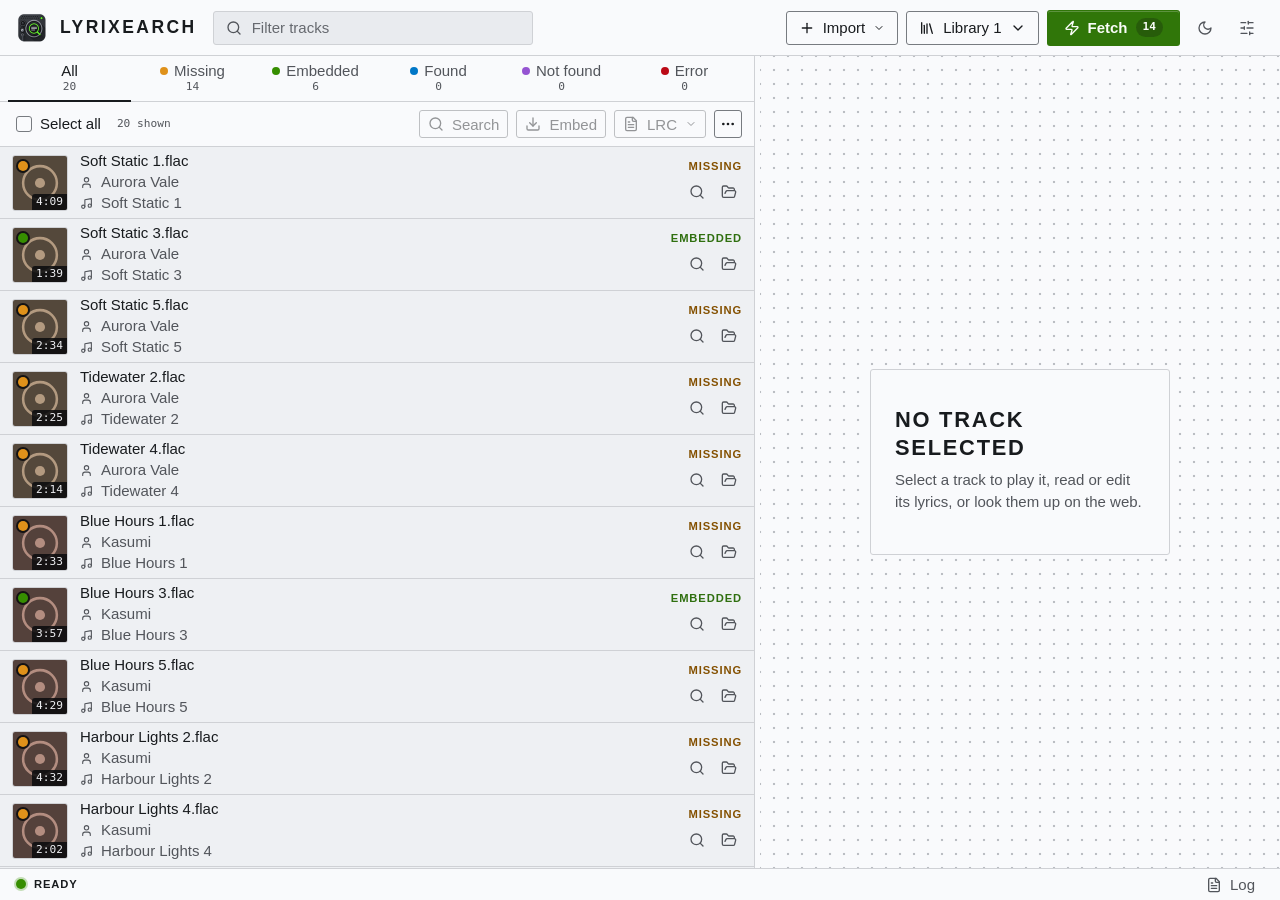
==== commit 3b48beca: "style - gui: one status line in the footer and a shorter fetch button The footer repeated the filter" ====
--- a/crates/gui/ui/index.html
+++ b/crates/gui/ui/index.html
@@ -20,10 +20,6 @@
         <input id="filter" type="search" placeholder="Filter tracks" autocomplete="off" spellcheck="false" />
       </label>
       <div class="top-actions">
-        <div class="engine" title="Lit green when ready, blinks amber while searching">
-          <i class="led on" id="engine-led" role="img" aria-label="Engine ready"></i>
-          <span class="silk" id="engine-text">Ready</span>
-        </div>
         <button class="btn" id="btn-import" aria-haspopup="menu" aria-expanded="false" aria-controls="import-pop" title="Add tracks to the list"><span data-icon="plus"></span><span class="lbl">Import</span><span class="chev" data-icon="down"></span></button>
         <div class="pop-wrap">
           <button class="btn" id="btn-library" aria-haspopup="dialog" aria-expanded="false" aria-controls="library-pop" title="Library folders"><span data-icon="library"></span><span class="lbl">Library</span><span data-icon="down"></span></button>
@@ -37,7 +33,7 @@
             </div>
           </div>
         </div>
-        <button class="btn cta" id="btn-run" title="Search every listed track and embed the lyrics found"><span data-icon="bolt"></span><span class="lbl" id="btn-run-label">Fetch lyrics</span><b class="count" id="btn-run-count" hidden></b></button>
+        <button class="btn cta" id="btn-run" title="Search every listed track and embed the lyrics found"><span data-icon="bolt"></span><span class="lbl" id="btn-run-label">Fetch</span><b class="count" id="btn-run-count" hidden></b></button>
         <button class="btn icon ghost" id="btn-theme" title="Switch light / dark" aria-label="Switch light or dark theme"><span data-icon="moon"></span></button>
         <button class="btn icon ghost" id="btn-settings" title="Settings" aria-label="Settings"><span data-icon="sliders"></span></button>
       </div>
@@ -156,21 +152,18 @@
     </section>
 
     <footer class="statusbar" id="statusbar" aria-label="Status">
-      <nav class="counts" aria-label="Library counts">
-        <button data-filter="all"><b id="s-all">0</b> tracks</button><span aria-hidden="true">·</span>
-        <button data-filter="has"><b id="s-has">0</b> embedded</button><span aria-hidden="true">·</span>
-        <button data-filter="missing"><b id="s-missing">0</b> missing</button><span aria-hidden="true">·</span>
-        <button data-filter="notfound"><b id="s-notfound">0</b> not found</button>
-      </nav>
+      <!-- one status line: the engine lamp with Ready, replaced by live progress while a search runs -->
+      <div class="status" id="status" role="status" aria-live="polite">
+        <i class="led on" id="engine-led" aria-hidden="true"></i>
+        <span class="silk" id="engine-text">Ready</span>
+        <span class="status-detail" id="progress-text"></span>
+        <div class="meter" id="meter" aria-hidden="true" hidden><i id="meter-fill"></i></div>
+      </div>
       <div class="checkbar" id="checkbar" role="status" hidden>
         <i class="led notfound" aria-hidden="true"></i>
         <span id="check-text"></span>
         <button class="btn sm" id="check-open">Verify</button>
         <button class="btn sm ghost" id="check-skip">Skip</button>
-      </div>
-      <div class="progress" id="progress" hidden>
-        <span class="mono" id="progress-text" aria-live="polite"></span>
-        <div class="meter" aria-hidden="true"><i id="meter-fill"></i></div>
       </div>
       <button class="btn sm ghost" id="btn-log" aria-haspopup="dialog" aria-controls="session-log"><span data-icon="fileText"></span><span>Log</span></button>
     </footer>
--- a/crates/gui/ui/style.css
+++ b/crates/gui/ui/style.css
@@ -158,7 +158,6 @@
 .search input { flex: 1; min-width: 0; height: 100%; background: none; border: 0; outline: 0; box-shadow: none; color: var(--fg); }
 .search input::placeholder { color: var(--faint); }
 .top-actions { margin-left: auto; display: flex; align-items: center; gap: var(--s2); }
-.engine { display: flex; align-items: center; gap: var(--s2); padding-right: var(--s3); margin-right: var(--s1); border-right: 1px solid var(--border); }
 
 /* ───────── buttons: primary silver / secondary edge / tertiary text ───────── */
 .btn { display: inline-flex; align-items: center; justify-content: center; gap: var(--s2); line-height: 1; height: 34px; padding: 0 var(--s3); border-radius: var(--radius); border: 1px solid var(--border-strong); background: transparent; cursor: pointer; white-space: nowrap; font-weight: 500; transition: transform var(--dur-instant) var(--ease-out), opacity var(--dur-fast); }
@@ -290,15 +289,14 @@
 .dropveil.on { display: grid; }
 
 /* ───────── status bar ───────── */
-.counts { display: flex; align-items: center; gap: var(--s2); color: var(--muted); white-space: nowrap; }
-.counts button { background: none; border: 0; padding: 0 var(--s1); height: 24px; border-radius: var(--radius); color: var(--muted); cursor: pointer; }
-.counts button:hover { color: var(--fg); background: var(--surface-3); }
-.counts b { font: 500 var(--text-xs) var(--font-mono); color: var(--fg); }
-.progress { display: flex; align-items: center; gap: var(--s3); min-width: 0; }
+.status { display: flex; align-items: center; gap: var(--s2); min-width: 0; flex: 1; }
+.status .silk { color: var(--fg); flex: none; }
+.status-detail { min-width: 0; overflow: hidden; text-overflow: ellipsis; white-space: nowrap; color: var(--muted); font-variant-numeric: tabular-nums; }
+.status .meter { margin-left: auto; }
+.status .meter[hidden] { display: none; }
 .checkbar { display: flex; align-items: center; gap: var(--s2); min-width: 0; color: var(--fg); }
 .checkbar[hidden] { display: none; }
 .checkbar span { white-space: nowrap; overflow: hidden; text-overflow: ellipsis; }
-.progress .mono { color: var(--muted); overflow: hidden; text-overflow: ellipsis; white-space: nowrap; }
 .meter { width: 180px; height: 8px; flex: none; background: repeating-linear-gradient(90deg, var(--led-off) 0 6px, transparent 6px 8px); }
 .meter i { display: block; height: 100%; background: var(--accent); transform-origin: left center; transform: scaleX(var(--p, 0)); transition: transform var(--dur-base) var(--ease-out); -webkit-mask: repeating-linear-gradient(90deg, var(--fg) 0 6px, transparent 6px 8px); mask: repeating-linear-gradient(90deg, var(--fg) 0 6px, transparent 6px 8px); }
 
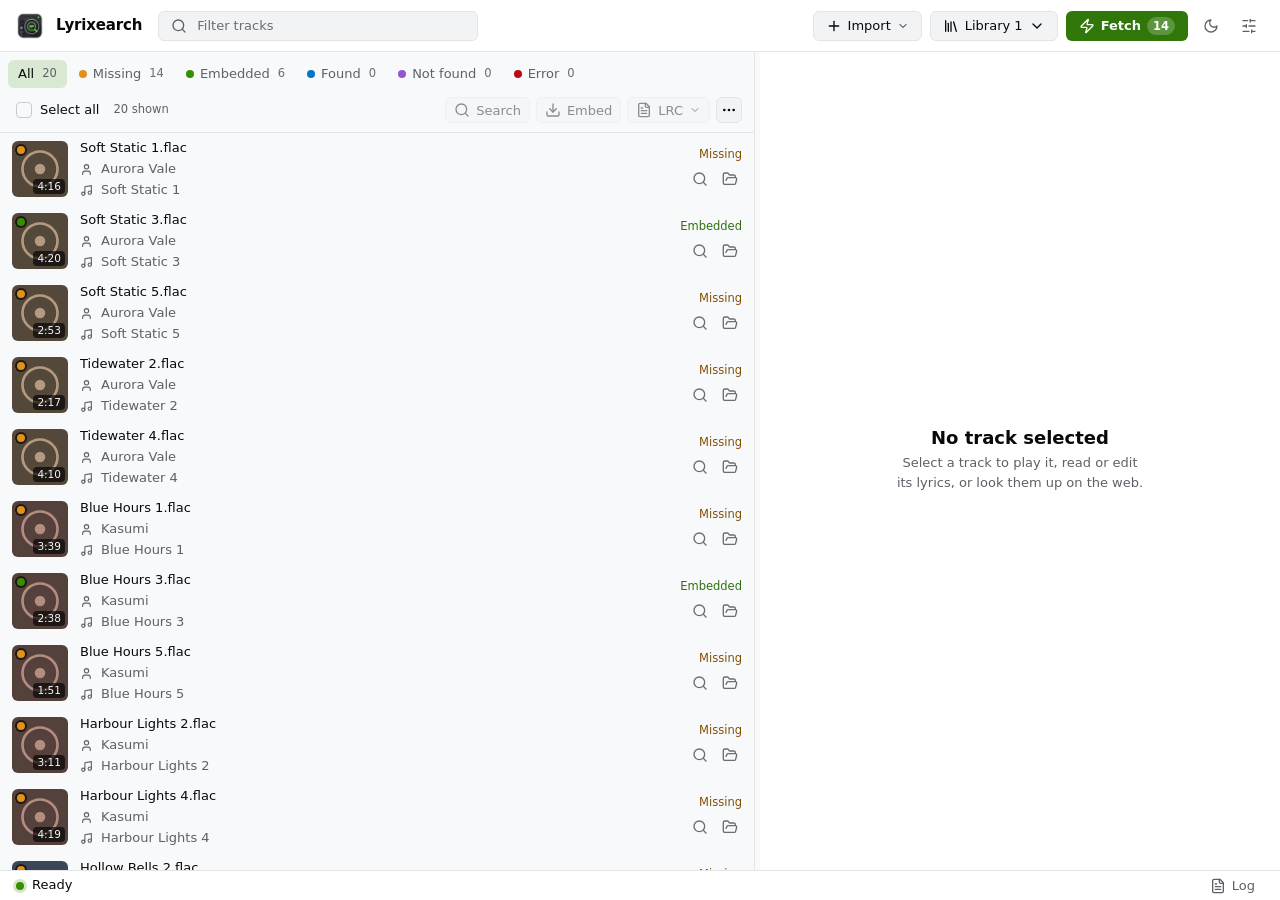
==== commit 8e3e3c4a: "style - gui: native look with system font, neutral greys and pill filters Following rd's FluxDown re" ====
--- a/crates/gui/ui/index.html
+++ b/crates/gui/ui/index.html
@@ -4,7 +4,6 @@
   <meta charset="utf-8" />
   <meta name="viewport" content="width=device-width, initial-scale=1" />
   <title>Lyrixearch</title>
-  <link rel="stylesheet" href="fonts.css" />
   <link rel="stylesheet" href="style.css" />
 </head>
 <body>
--- a/crates/gui/ui/style.css
+++ b/crates/gui/ui/style.css
@@ -1,19 +1,20 @@
-/* Lyrixearch: rack-hardware design system. Source of truth: /DESIGN.md */
+/* Lyrixearch: native desktop design system (system font, neutral greys, one green accent, status lamps). Source of truth: /DESIGN.md */
 
 :root {
   /* type */
-  --font-display: "Sora", "Inter", "Helvetica Neue", sans-serif;
-  --font-brand: "Inter", "Helvetica Neue", sans-serif;
-  --font-body: "Source Sans 3", "Hiragino Sans", "Noto Sans CJK JP", "Segoe UI", sans-serif;
-  --font-mono: "IBM Plex Mono", ui-monospace, Menlo, Consolas, monospace;
-  --text-xs: 0.7rem;      /* 11.2px  scale 1.25 from 14px */
-  --text-sm: 0.9375rem;   /* 15px    body (Source Sans 3 runs small) */
-  --text-md: 1.0938rem;   /* 17.5px */
-  --text-lg: 1.3672rem;   /* 21.9px */
+  /* the platform's own interface font: San Francisco, Segoe UI, Cantarell / Noto Sans */
+  --font-body: -apple-system, BlinkMacSystemFont, "Segoe UI", system-ui, Cantarell, "Noto Sans", Ubuntu, "Hiragino Sans", "Noto Sans CJK JP", sans-serif;
+  --font-display: var(--font-body);
+  --font-brand: var(--font-body);
+  --font-mono: ui-monospace, "SF Mono", Menlo, Consolas, "DejaVu Sans Mono", monospace;
+  --text-xs: 11.5px;
+  --text-sm: 13px;        /* body, controls, rows */
+  --text-md: 15px;        /* panel titles */
+  --text-lg: 18px;        /* empty-state headings */
 
   /* space (4px base) */
   --s1: 4px; --s2: 8px; --s3: 12px; --s4: 16px; --s5: 24px; --s6: 32px; --s7: 48px;
-  --radius: 3px;
+  --radius: 6px;
   --radius-pill: 999px;
   --row-h: 72px;
   --thumb: 56px;
@@ -25,19 +26,21 @@
   --ease-in-out: cubic-bezier(0.77, 0, 0.175, 1);
 
   /* dark (primary) */
-  --bg: oklch(0.155 0.006 260);
-  --surface: oklch(0.19 0.007 260);
-  --surface-2: oklch(0.23 0.008 260);
-  --surface-3: oklch(0.275 0.009 260);
-  --border: oklch(0.32 0.008 260);
-  --border-strong: oklch(0.54 0.01 260);
-  --fg: oklch(0.93 0.004 260);
-  --muted: oklch(0.72 0.01 260);
-  --faint: oklch(0.62 0.01 260);
-  --silver: oklch(0.9 0.005 260);
-  --silver-hover: oklch(0.96 0.004 260);
-  --silver-fg: oklch(0.18 0.006 260);
-  --silver-hi: oklch(0.985 0.003 260 / 0.55);
+  --bg: #1c1c1e;
+  --surface: #242426;
+  --surface-2: #2c2c2e;
+  --surface-3: #3a3a3c;
+  --border: #353537;
+  --border-strong: #48484a;
+  --fg: #f5f5f7;
+  --muted: #a1a1a6;
+  --faint: #8e8e93;
+  --silver: #3a3a3c;
+  --silver-hover: #444446;
+  --silver-fg: #f5f5f7;
+  --silver-hi: transparent;
+  --accent-soft: color-mix(in oklab, var(--accent) 16%, transparent);
+  --shadow-pop: 0 8px 24px rgb(0 0 0 / 0.38), 0 0 0 1px rgb(0 0 0 / 0.2);
   /* brand green #65E51C (the icon's LED): 10.3:1 or better on every dark surface */
   --accent: oklch(0.817 0.245 138);
   --accent-text: oklch(0.817 0.245 138);
@@ -52,31 +55,31 @@
   --blue-text: var(--led-blue);
   --cta: var(--accent);
   --cta-fg: var(--accent-fg);
-  --cta-highlight: oklch(0.985 0.003 260 / 0.28);
-  --cta-count: oklch(0.155 0.006 260 / 0.2);
+  --cta-highlight: transparent;
+  --cta-count: rgb(0 0 0 / 0.18);
   --selection: color-mix(in oklab, var(--accent) 30%, transparent);
-  --badge-fg: oklch(0.95 0.004 260);
-  --scrim: oklch(0.1 0.005 260 / 0.7);
-  --badge: oklch(0.12 0.005 260 / 0.82);
-  --grille: oklch(0.31 0.008 260);
-  --ring: 0 0 0 2px var(--bg), 0 0 0 4px var(--accent);
+  --badge-fg: #f5f5f7;
+  --scrim: rgb(0 0 0 / 0.5);
+  --badge: rgb(0 0 0 / 0.72);
+  --ring: 0 0 0 2px var(--accent);
   color-scheme: dark;
 }
 
 :root[data-theme="light"] {
-  --bg: oklch(0.955 0.004 260);
-  --surface: oklch(0.985 0.003 260);
-  --surface-2: oklch(0.94 0.005 260);
-  --surface-3: oklch(0.9 0.006 260);
-  --border: oklch(0.86 0.006 260);
-  --border-strong: oklch(0.58 0.01 260);
-  --fg: oklch(0.22 0.008 260);
-  --muted: oklch(0.45 0.01 260);
-  --faint: oklch(0.52 0.01 260);
-  --silver: oklch(0.24 0.008 260);
-  --silver-hover: oklch(0.32 0.008 260);
-  --silver-fg: oklch(0.96 0.003 260);
-  --silver-hi: oklch(0.985 0.003 260 / 0.18);
+  --bg: #f8f9fa;
+  --surface: #ffffff;
+  --surface-2: #f1f3f5;
+  --surface-3: #e7e9ec;
+  --border: #e4e4e7;
+  --border-strong: #c9c9cf;
+  --fg: #09090b;
+  --muted: #5f5f68;
+  --faint: #6b6b74;
+  --silver: #ffffff;
+  --silver-hover: #f1f3f5;
+  --silver-fg: #09090b;
+  --silver-hi: transparent;
+  --shadow-pop: 0 8px 24px rgb(0 0 0 / 0.12), 0 0 0 1px rgb(0 0 0 / 0.06);
   /* brand hue, darkened for light surfaces: lamps/focus 3.7:1, text 5.2:1 or better */
   --accent: oklch(0.57 0.18 138);
   --accent-text: oklch(0.48 0.14 138);
@@ -91,12 +94,11 @@
   --blue-text: oklch(0.46 0.14 245);
   --cta: oklch(0.5 0.15 138);
   --cta-fg: oklch(0.99 0.005 138);
-  --cta-highlight: oklch(0.985 0.003 260 / 0.22);
-  --cta-count: oklch(0.155 0.006 260 / 0.24);
+  --cta-highlight: transparent;
+  --cta-count: rgb(255 255 255 / 0.22);
   --selection: color-mix(in oklab, var(--accent) 26%, transparent);
-  --scrim: oklch(0.3 0.01 260 / 0.45);
-  --badge: oklch(0.15 0.005 260 / 0.86);
-  --grille: oklch(0.8 0.008 260);
+  --scrim: rgb(0 0 0 / 0.25);
+  --badge: rgb(0 0 0 / 0.66);
   color-scheme: light;
 }
 
@@ -117,14 +119,14 @@
 input, textarea, select, button { font: inherit; color: inherit; }
 pre, textarea, code, input[type="text"], input[type="search"], input[type="number"], dd { user-select: text; }
 .sr-only { position: absolute; width: 1px; height: 1px; margin: -1px; padding: 0; overflow: hidden; clip: rect(0 0 0 0); white-space: nowrap; border: 0; }
-.mono { font-family: var(--font-mono); font-size: var(--text-xs); }
-.silk { font: 600 var(--text-xs)/1.4 var(--font-display); text-transform: uppercase; letter-spacing: 0.08em; color: var(--muted); }
+.mono { font-size: var(--text-xs); font-variant-numeric: tabular-nums; }
+.silk { font: 500 var(--text-xs)/1.4 var(--font-body); color: var(--muted); }
 ::selection { background: var(--selection); }
-::-webkit-scrollbar { width: 12px; height: 12px; }
-::-webkit-scrollbar-thumb { background: var(--border-strong); border: 3px solid var(--surface); border-radius: var(--radius-pill); }
+::-webkit-scrollbar { width: 10px; height: 10px; }
+::-webkit-scrollbar-thumb { background: var(--border-strong); border: 3px solid transparent; background-clip: content-box; border-radius: var(--radius-pill); }
 ::-webkit-scrollbar-track { background: transparent; }
 
-:is(button, input, select, textarea, [tabindex]):focus-visible { outline: none; box-shadow: var(--ring); }
+:is(button, input, select, textarea, [tabindex]):focus-visible { outline: 2px solid var(--accent); outline-offset: 1px; box-shadow: none; }
 .listbox:focus-visible { box-shadow: inset 0 0 0 2px var(--accent); }
 
 [data-icon] { display: inline-flex; align-items: center; justify-content: center; line-height: 0; flex: none; }
@@ -136,7 +138,7 @@
   height: 100%;
   display: grid;
   grid-template-columns: minmax(480px, 1fr) 6px var(--detail-w);
-  grid-template-rows: 56px minmax(0, 1fr) 32px;
+  grid-template-rows: 52px minmax(0, 1fr) 30px;
   grid-template-areas: "top top top" "main split detail" "status status status";
 }
 .topbar { grid-area: top; display: flex; align-items: center; gap: var(--s4); padding: 0 var(--s4); background: var(--surface); border-bottom: 1px solid var(--border); }
@@ -145,81 +147,81 @@
 .statusbar { grid-area: status; display: flex; align-items: center; justify-content: space-between; gap: var(--s4); padding: 0 var(--s4); background: var(--surface); border-top: 1px solid var(--border); }
 
 /* resizable divider: 6px hit area, 1px edge */
-.splitter { grid-area: split; position: relative; cursor: col-resize; background: var(--surface); border-left: 1px solid var(--border); touch-action: none; }
+.splitter { grid-area: split; position: relative; cursor: col-resize; background: var(--bg); border-left: 1px solid var(--border); touch-action: none; }
 .splitter::after { content: ""; position: absolute; inset: 0 -3px; }
 .splitter:hover, .splitter.drag { background: var(--surface-3); }
 
 /* ───────── faceplate strip ───────── */
 .brand { display: flex; align-items: center; gap: var(--s3); }
 .mark { width: 32px; height: 32px; display: block; }
-.wordmark { font: 600 var(--text-md)/1 var(--font-brand); text-transform: uppercase; letter-spacing: 0.14em; }
-.search { flex: 1 1 200px; max-width: 320px; display: flex; align-items: center; gap: var(--s2); height: 34px; padding: 0 var(--s3); background: var(--surface-2); border: 1px solid var(--border); border-radius: var(--radius); color: var(--muted); }
-.search:focus-within { border-color: var(--border-strong); box-shadow: var(--ring); }
+.wordmark { font: 600 var(--text-md)/1 var(--font-brand); letter-spacing: -0.01em; }
+.mark { width: 28px; height: 28px; }
+.search { flex: 1 1 200px; max-width: 320px; display: flex; align-items: center; gap: var(--s2); height: 30px; padding: 0 var(--s3); background: var(--surface-2); border: 1px solid var(--border); border-radius: var(--radius); color: var(--muted); }
+.search:focus-within { border-color: var(--accent); }
 .search input { flex: 1; min-width: 0; height: 100%; background: none; border: 0; outline: 0; box-shadow: none; color: var(--fg); }
 .search input::placeholder { color: var(--faint); }
 .top-actions { margin-left: auto; display: flex; align-items: center; gap: var(--s2); }
 
 /* ───────── buttons: primary silver / secondary edge / tertiary text ───────── */
-.btn { display: inline-flex; align-items: center; justify-content: center; gap: var(--s2); line-height: 1; height: 34px; padding: 0 var(--s3); border-radius: var(--radius); border: 1px solid var(--border-strong); background: transparent; cursor: pointer; white-space: nowrap; font-weight: 500; transition: transform var(--dur-instant) var(--ease-out), opacity var(--dur-fast); }
+.btn { display: inline-flex; align-items: center; justify-content: center; gap: 6px; line-height: 1; height: 30px; padding: 0 var(--s3); border-radius: var(--radius); border: 1px solid var(--border); background: var(--surface-2); color: var(--fg); cursor: pointer; white-space: nowrap; font-weight: 500; transition: opacity var(--dur-fast); }
 .btn:hover { background: var(--surface-3); }
-.btn:active { transform: translateY(1px); }
+.btn:active { opacity: 0.8; }
 .btn[disabled] { opacity: 0.45; pointer-events: none; }
-.btn.primary { background: var(--silver); color: var(--silver-fg); border-color: transparent; box-shadow: inset 0 1px 0 var(--silver-hi); }
-.btn.primary:hover { background: var(--silver-hover); }
-.btn.primary:focus-visible { box-shadow: inset 0 1px 0 var(--silver-hi), var(--ring); }
-.btn.ghost { border-color: transparent; color: var(--muted); }
+.btn.primary { background: var(--accent-soft); color: var(--accent-text); border-color: color-mix(in oklab, var(--accent) 35%, transparent); }
+.btn.primary:hover { background: color-mix(in oklab, var(--accent) 24%, transparent); }
+.btn.ghost { border-color: transparent; background: transparent; color: var(--muted); }
 .btn.ghost:hover { color: var(--fg); background: var(--surface-2); }
-.btn.icon { width: 34px; padding: 0; }
-.btn.sm { height: 28px; padding: 0 var(--s2); font-size: var(--text-sm); }
-.btn.sm.icon { width: 28px; }
+.btn.icon { width: 30px; padding: 0; }
+.btn.sm { height: 26px; padding: 0 var(--s2); font-size: var(--text-sm); }
+.btn.sm.icon { width: 26px; }
 .btn[aria-pressed="true"] { background: var(--surface-3); border-color: var(--border-strong); }
-.btn.sm.icon:not(:has(svg)) { font: 600 var(--text-xs) var(--font-mono); }
-
-.btn.cta { height: 36px; padding: 0 var(--s4); gap: var(--s2); background: var(--cta); color: var(--cta-fg); border-color: transparent; font-weight: 600; box-shadow: inset 0 1px 0 var(--cta-highlight); }
-.btn.cta:hover { background: color-mix(in oklab, var(--cta) 86%, var(--badge-fg)); }
-.btn.cta:focus-visible { box-shadow: inset 0 1px 0 var(--cta-highlight), var(--ring); }
-.btn.cta .count { padding: 1px 7px; border-radius: var(--radius-pill); background: var(--cta-count); font: 600 var(--text-xs)/1.5 var(--font-mono); }
-.btn.cta.stop { background: var(--surface-3); color: var(--fg); border-color: var(--border-strong); box-shadow: none; }
+.btn.sm.icon:not(:has(svg)) { font: 600 var(--text-xs) var(--font-body); }
+
+.btn.cta { height: 30px; padding: 0 var(--s3); gap: 6px; background: var(--cta); color: var(--cta-fg); border-color: transparent; font-weight: 600; }
+.btn.cta:hover { background: color-mix(in oklab, var(--cta) 88%, var(--fg)); }
+.btn.cta .count { padding: 0 6px; border-radius: var(--radius-pill); background: var(--cta-count); font: 600 var(--text-xs)/18px var(--font-body); }
+.btn.cta.stop { background: var(--surface-2); color: var(--fg); border-color: var(--border); }
 
 /* ───────── lamps ───────── */
-.led { position: relative; display: inline-block; width: 10px; height: 10px; border-radius: var(--radius-pill); background: var(--led-off); box-shadow: inset 0 0 0 1px var(--border-strong); flex: none; }
+.led { position: relative; display: inline-block; width: 8px; height: 8px; border-radius: var(--radius-pill); background: var(--led-off); flex: none; }
 .led.queued { background: color-mix(in oklab, var(--led-amber) 40%, var(--led-off)); }
 .led.searching { background: var(--led-amber); box-shadow: none; animation: lamp 1s var(--ease-in-out) infinite; }
-.led.written, .led.on { background: var(--accent); box-shadow: 0 0 0 2px color-mix(in oklab, var(--accent) 28%, transparent); }
-.led.found { background: var(--led-blue); box-shadow: 0 0 0 2px color-mix(in oklab, var(--led-blue) 28%, transparent); }
+.led.written, .led.on { background: var(--accent); box-shadow: 0 0 0 3px color-mix(in oklab, var(--accent) 22%, transparent); }
+.led.found { background: var(--led-blue); }
 .led.written::after { content: ""; position: absolute; inset: 3px; border-radius: var(--radius-pill); background: var(--surface); }
 .led.has { background: var(--accent); box-shadow: none; }
 .led.missing { background: var(--led-amber); box-shadow: none; }
 .led.notfound { background: var(--led-purple); box-shadow: none; }
-.led.error { background: var(--led-red); box-shadow: 0 0 0 2px color-mix(in oklab, var(--led-red) 28%, transparent); }
+.led.error { background: var(--led-red); }
 @keyframes lamp { 50% { opacity: 0.3; } }
 
-/* ───────── filter tabs above the queue: six equal columns, so none is ever hidden ───────── */
-.viewtabs { display: grid; grid-template-columns: repeat(6, minmax(0, 1fr)); padding: 0 var(--s2); border-bottom: 1px solid var(--border); background: var(--surface); flex: none; }
-.viewtabs button { display: flex; flex-direction: column; align-items: center; justify-content: center; min-width: 0; min-height: 46px; padding: 0 2px; background: none; border: 0; border-bottom: 2px solid transparent; margin-bottom: -1px; color: var(--muted); cursor: pointer; font-weight: 500; }
-.viewtabs button:hover { color: var(--fg); }
-.viewtabs button[aria-selected="true"] { color: var(--fg); border-bottom-color: var(--fg); }
-.viewtabs .vt { display: inline-flex; align-items: center; gap: 6px; max-width: 100%; min-width: 0; line-height: 1.3; }
-.viewtabs .vt > span { overflow: hidden; text-overflow: ellipsis; white-space: nowrap; }
-.viewtabs b { font: 500 var(--text-xs)/1.3 var(--font-mono); color: var(--muted); }
-.viewtabs .led { width: 8px; height: 8px; box-shadow: none; }
+/* ───────── filter bar: pills with lamp, label and count; the selected one is tinted like a sidebar item ───────── */
+.viewtabs { display: flex; gap: 2px; align-items: center; padding: var(--s2) var(--s2) 0; background: var(--bg); flex: none; overflow-x: auto; scrollbar-width: none; }
+.viewtabs::-webkit-scrollbar { display: none; }
+.viewtabs button { display: inline-flex; align-items: center; gap: var(--s2); height: 28px; padding: 0 10px; background: none; border: 0; border-radius: var(--radius); color: var(--muted); cursor: pointer; font-weight: 500; white-space: nowrap; flex: none; }
+.viewtabs button:hover { color: var(--fg); background: var(--surface-2); }
+.viewtabs button[aria-selected="true"] { color: var(--fg); background: var(--accent-soft); }
+.viewtabs .vt { display: inline-flex; align-items: center; gap: 6px; }
+.viewtabs b { font: 500 var(--text-xs)/1 var(--font-body); color: var(--faint); font-variant-numeric: tabular-nums; }
+.viewtabs button[aria-selected="true"] b { color: var(--muted); }
+.viewtabs .led { box-shadow: none; }
 
 /* ───────── library menu in the top bar ───────── */
 .pop-wrap { position: relative; }
-.popover { position: absolute; top: calc(100% + 8px); right: 0; width: 340px; background: var(--surface-2); border: 1px solid var(--border-strong); border-radius: var(--radius); padding: var(--s3); z-index: 30; transform-origin: 100% 0; animation: pop-in var(--dur-fast) var(--ease-out); }
+.popover { position: absolute; top: calc(100% + 6px); right: 0; width: 340px; background: var(--surface-2); border: 1px solid var(--border); border-radius: 8px; box-shadow: var(--shadow-pop); padding: var(--s3); z-index: 30; transform-origin: 100% 0; animation: pop-in var(--dur-fast) var(--ease-out); }
 @keyframes pop-in { from { opacity: 0; transform: scale(0.98); } }
 .pop-head { margin-bottom: var(--s2); }
 .pop-actions { display: flex; gap: var(--s2); margin-top: var(--s3); justify-content: flex-end; }
 #libraries { list-style: none; margin: 0; padding: 0; display: flex; flex-direction: column; gap: 1px; max-height: 240px; overflow: auto; }
 #libraries li { display: flex; align-items: center; gap: var(--s2); min-height: 32px; padding: 0 var(--s1) 0 var(--s2); border-radius: var(--radius); color: var(--muted); }
 #libraries li:hover { background: var(--surface-3); color: var(--fg); }
-#libraries li .n { flex: 1; min-width: 0; overflow: hidden; text-overflow: ellipsis; white-space: nowrap; direction: rtl; text-align: left; font: var(--text-xs) var(--font-mono); }
+#libraries li .n { flex: 1; min-width: 0; overflow: hidden; text-overflow: ellipsis; white-space: nowrap; direction: rtl; text-align: left; font-size: var(--text-xs); }
 #libraries li button { width: 28px; height: 28px; display: grid; place-items: center; border: 0; background: none; color: var(--muted); cursor: pointer; border-radius: var(--radius); }
 #libraries li button:hover { color: var(--fg); background: var(--surface-3); }
 .popover.floating { position: fixed; top: 0; left: 0; right: auto; width: 320px; z-index: 50; transform-origin: 100% 0; }
 .popover.menu { width: auto; min-width: 240px; padding: var(--s1); }
-.popover.menu button { display: flex; align-items: center; gap: var(--s2); width: 100%; min-height: 32px; padding: 0 var(--s2); border: 0; border-radius: var(--radius); background: none; color: var(--fg); cursor: pointer; text-align: left; }
-.popover.menu button:hover { background: var(--surface-3); }
+.popover.menu button { display: flex; align-items: center; gap: var(--s2); width: 100%; min-height: 30px; padding: 0 var(--s2); border: 0; border-radius: var(--radius); background: none; color: var(--fg); cursor: pointer; text-align: left; }
+.popover.menu button:hover { background: var(--accent-soft); }
 .popover.menu button:disabled { opacity: 0.45; cursor: default; background: none; }
 .popover.menu button.danger { color: var(--led-red); }
 .popover.menu hr { margin: var(--s1) 0; border: 0; border-top: 1px solid var(--border); }
@@ -231,11 +233,10 @@
 .fl { font-weight: 500; }
 .field.inline .fl { flex: 1; min-width: 0; }
 .fl small { display: block; color: var(--muted); font-weight: 400; font-size: var(--text-xs); line-height: 1.4; }
-.seg { display: inline-flex; align-self: flex-start; border: 1px solid var(--border-strong); border-radius: var(--radius); overflow: hidden; }
-.seg button { height: 28px; padding: 0 var(--s4); background: none; border: 0; color: var(--muted); cursor: pointer; font-weight: 500; }
-.seg button + button { border-left: 1px solid var(--border-strong); }
-.seg button:hover { color: var(--fg); background: var(--surface-3); }
-.seg button[aria-checked="true"] { background: var(--silver); color: var(--silver-fg); }
+.seg { display: inline-flex; align-self: flex-start; gap: 2px; padding: 2px; background: var(--surface); border: 1px solid var(--border); border-radius: var(--radius); }
+.seg button { height: 24px; padding: 0 var(--s3); background: none; border: 0; border-radius: 4px; color: var(--muted); cursor: pointer; font-weight: 500; }
+.seg button:hover { color: var(--fg); }
+.seg button[aria-checked="true"] { background: var(--surface-3); color: var(--fg); }
 .seg button:focus-visible { box-shadow: inset 0 0 0 2px var(--accent); }
 .hint { color: var(--muted); font-size: var(--text-sm); margin: var(--s2) 0 0; }
 
@@ -244,13 +245,14 @@
 .spacer { width: 1px; }
 .rows { position: absolute; left: 0; right: 0; top: 0; }
 .row { height: var(--row-h); display: grid; grid-template-columns: var(--thumb) minmax(0, 1fr) auto; align-items: center; gap: var(--s3); padding: 0 var(--s3); border-bottom: 1px solid var(--border); cursor: default; }
+.row { border-bottom: 0; }
 .row:hover { background: var(--surface); }
 .row.sel { background: var(--surface-2); }
-.row.active { background: var(--surface-3); box-shadow: inset 0 0 0 1px var(--border-strong); }
-.thumb { position: relative; width: var(--thumb); height: var(--thumb); border-radius: var(--radius); border: 1px solid var(--border); background-color: var(--surface-2); background-image: radial-gradient(circle, var(--grille) 1px, transparent 1.4px); background-size: 8px 8px; overflow: hidden; }
+.row.active { background: var(--accent-soft); }
+.thumb { position: relative; width: var(--thumb); height: var(--thumb); border-radius: var(--radius); background: var(--surface-2); overflow: hidden; }
 .thumb img { position: absolute; inset: 0; width: 100%; height: 100%; object-fit: cover; display: block; }
 .thumb .led { position: absolute; top: 5px; left: 5px; z-index: 1; box-shadow: 0 0 0 2px var(--badge); }
-.thumb .dur { position: absolute; right: 0; bottom: 0; z-index: 1; padding: 0 var(--s1); background: var(--badge); color: var(--badge-fg); font: 500 var(--text-xs)/16px var(--font-mono); border-top-left-radius: var(--radius); }
+.thumb .dur { position: absolute; right: 3px; bottom: 3px; z-index: 1; padding: 0 4px; background: var(--badge); color: var(--badge-fg); font: 500 10.5px/15px var(--font-body); border-radius: 4px; font-variant-numeric: tabular-nums; }
 .row .lines { min-width: 0; display: flex; flex-direction: column; justify-content: center; }
 .row .lines > span { display: flex; align-items: center; gap: var(--s2); min-width: 0; height: 21px; }
 .row .lines > span > span { overflow: hidden; text-overflow: ellipsis; white-space: nowrap; }
@@ -258,50 +260,50 @@
 .row .meta1, .row .meta2 { color: var(--muted); }
 .row .meta1 svg, .row .meta2 svg { width: 13px; height: 13px; }
 .row .side { display: flex; flex-direction: column; align-items: flex-end; gap: var(--s1); }
-.row .src { font: 600 var(--text-xs)/1.4 var(--font-display); text-transform: uppercase; letter-spacing: 0.08em; color: var(--muted); max-width: 170px; overflow: hidden; text-overflow: ellipsis; white-space: nowrap; }
+.row .src { font: 500 var(--text-xs)/1.4 var(--font-body); color: var(--muted); max-width: 170px; overflow: hidden; text-overflow: ellipsis; white-space: nowrap; }
 .row .src.lit { color: var(--accent-text); }
 .row .src.bad { color: var(--led-red); }
 .row .src.warn { color: var(--amber-text); }
 .row .src.purple { color: var(--purple-text); }
 .row .src.blue { color: var(--blue-text); }
 .row .btns { display: flex; gap: var(--s1); }
-.row .btns button { width: 28px; height: 28px; display: grid; place-items: center; border-radius: var(--radius); border: 1px solid transparent; background: transparent; color: var(--muted); cursor: pointer; }
-.row .btns button:hover { color: var(--fg); background: var(--surface-3); border-color: var(--border-strong); }
-
-.listbar { display: flex; flex-wrap: wrap; align-items: center; gap: var(--s1) var(--s2); padding: var(--s2) var(--s3); background: var(--surface); border-bottom: 1px solid var(--border); flex: none; min-height: 45px; }
+.row .btns button { width: 26px; height: 26px; display: grid; place-items: center; border-radius: var(--radius); border: 0; background: transparent; color: var(--faint); cursor: pointer; }
+.row .btns button:hover { color: var(--fg); background: var(--surface-3); }
+
+.listbar { display: flex; flex-wrap: wrap; align-items: center; gap: var(--s1) 6px; padding: var(--s2) var(--s3); background: var(--bg); border-bottom: 1px solid var(--border); flex: none; min-height: 42px; }
 .selall { display: inline-flex; align-items: center; gap: var(--s2); height: 28px; padding: 0 var(--s2) 0 var(--s1); background: none; border: 0; border-radius: var(--radius); cursor: pointer; font-weight: 500; }
 .selall:hover { background: var(--surface-3); }
 .selall[disabled] { opacity: 0.45; pointer-events: none; }
-.selall .box { position: relative; width: 16px; height: 16px; flex: none; border: 1.5px solid var(--border-strong); border-radius: var(--radius); }
-.selall[aria-checked="true"] .box, .selall[aria-checked="mixed"] .box { background: var(--silver); border-color: transparent; }
-.selall[aria-checked="true"] .box::after { content: ""; position: absolute; left: 5px; top: 1.5px; width: 4px; height: 8px; border: solid var(--silver-fg); border-width: 0 2px 2px 0; transform: rotate(45deg); }
-.selall[aria-checked="mixed"] .box::after { content: ""; position: absolute; left: 3.5px; right: 3.5px; top: 6px; height: 2px; background: var(--silver-fg); }
+.selall .box { position: relative; width: 16px; height: 16px; flex: none; border: 1.5px solid var(--border-strong); border-radius: 4px; }
+.selall[aria-checked="true"] .box, .selall[aria-checked="mixed"] .box { background: var(--accent); border-color: transparent; }
+.selall[aria-checked="true"] .box::after { content: ""; position: absolute; left: 5px; top: 1.5px; width: 4px; height: 8px; border: solid var(--accent-fg); border-width: 0 2px 2px 0; transform: rotate(45deg); }
+.selall[aria-checked="mixed"] .box::after { content: ""; position: absolute; left: 3.5px; right: 3.5px; top: 6px; height: 2px; background: var(--accent-fg); }
 .selcount { color: var(--muted); }
 
-/* empty states: perforated grille */
-.empty { position: absolute; inset: 0; display: grid; place-items: center; padding: var(--s5); background-color: var(--bg); background-image: radial-gradient(circle, var(--grille) 1.1px, transparent 1.6px); background-size: 14px 14px; background-position: 7px 7px; }
-.cone { color: var(--muted); }
-.cone svg { width: 64px; height: 64px; }
-.panel-card { text-align: left; width: min(400px, 100%); padding: var(--s5); background: var(--surface); border: 1px solid var(--border); border-radius: var(--radius); }
-.panel-card h3 { margin: var(--s3) 0 var(--s2); font: 600 var(--text-lg)/1.25 var(--font-display); text-transform: uppercase; letter-spacing: 0.08em; }
+/* empty states: an icon, one sentence and the next action, centred */
+.empty { position: absolute; inset: 0; display: grid; place-items: center; padding: var(--s5); background: var(--bg); }
+.cone { color: var(--faint); }
+.cone svg { width: 48px; height: 48px; }
+.panel-card { text-align: center; width: min(360px, 100%); padding: var(--s5); }
+.panel-card h3 { margin: var(--s3) 0 var(--s1); font: 600 var(--text-lg)/1.3 var(--font-body); }
 .panel-card p { margin: 0 0 var(--s4); color: var(--muted); }
-.dropveil { position: absolute; inset: 0; display: none; place-items: center; background: color-mix(in oklab, var(--bg) 88%, transparent); border: 1px dashed var(--accent); font: 600 var(--text-md) var(--font-display); text-transform: uppercase; letter-spacing: 0.1em; z-index: 5; pointer-events: none; }
+.dropveil { position: absolute; inset: var(--s2); display: none; place-items: center; background: color-mix(in oklab, var(--bg) 90%, transparent); border: 2px dashed var(--accent); border-radius: 10px; font: 600 var(--text-md) var(--font-body); z-index: 5; pointer-events: none; }
 .dropveil.on { display: grid; }
 
 /* ───────── status bar ───────── */
 .status { display: flex; align-items: center; gap: var(--s2); min-width: 0; flex: 1; }
-.status .silk { color: var(--fg); flex: none; }
+.status .silk { color: var(--fg); flex: none; font-size: var(--text-sm); }
 .status-detail { min-width: 0; overflow: hidden; text-overflow: ellipsis; white-space: nowrap; color: var(--muted); font-variant-numeric: tabular-nums; }
 .status .meter { margin-left: auto; }
 .status .meter[hidden] { display: none; }
 .checkbar { display: flex; align-items: center; gap: var(--s2); min-width: 0; color: var(--fg); }
 .checkbar[hidden] { display: none; }
 .checkbar span { white-space: nowrap; overflow: hidden; text-overflow: ellipsis; }
-.meter { width: 180px; height: 8px; flex: none; background: repeating-linear-gradient(90deg, var(--led-off) 0 6px, transparent 6px 8px); }
-.meter i { display: block; height: 100%; background: var(--accent); transform-origin: left center; transform: scaleX(var(--p, 0)); transition: transform var(--dur-base) var(--ease-out); -webkit-mask: repeating-linear-gradient(90deg, var(--fg) 0 6px, transparent 6px 8px); mask: repeating-linear-gradient(90deg, var(--fg) 0 6px, transparent 6px 8px); }
+.meter { width: 160px; height: 4px; flex: none; border-radius: var(--radius-pill); background: var(--surface-3); overflow: hidden; }
+.meter i { display: block; height: 100%; border-radius: inherit; background: var(--accent); transform-origin: left center; transform: scaleX(var(--p, 0)); transition: transform var(--dur-base) var(--ease-out); }
 
 /* ───────── inspector ───────── */
-.detail-empty { flex: 1; display: grid; place-items: center; padding: var(--s5); background-image: radial-gradient(circle, var(--grille) 1.1px, transparent 1.6px); background-size: 14px 14px; background-position: 7px 7px; }
+.detail-empty { flex: 1; display: grid; place-items: center; padding: var(--s5); }
 .detail-empty .panel-card { width: min(300px, 100%); }
 .detail-body { display: flex; flex-direction: column; min-height: 0; flex: 1; }
 .d-head { padding: var(--s3) var(--s4) var(--s2); border-bottom: 1px solid var(--border); display: flex; flex-direction: column; gap: var(--s2); }
@@ -314,15 +316,16 @@
 .player input[type="range"]:disabled { opacity: 0.45; }
 .d-meta { color: var(--muted); overflow: hidden; text-overflow: ellipsis; white-space: nowrap; }
 .d-meta b { color: var(--fg); font-weight: 500; }
-.tag { display: inline-flex; align-items: center; height: 20px; padding: 0 var(--s2); border: 1px solid var(--border-strong); border-radius: var(--radius); font: 600 var(--text-xs)/1 var(--font-display); text-transform: uppercase; letter-spacing: 0.08em; color: var(--muted); white-space: nowrap; }
-.tag.lit { color: var(--accent-text); border-color: color-mix(in oklab, var(--accent) 55%, var(--border-strong)); }
-.tag.blue { color: var(--blue-text); border-color: color-mix(in oklab, var(--led-blue) 55%, var(--border-strong)); }
-.tag.purple { color: var(--purple-text); border-color: color-mix(in oklab, var(--led-purple) 55%, var(--border-strong)); }
-.tag.bad { color: var(--led-red); border-color: color-mix(in oklab, var(--led-red) 55%, var(--border-strong)); }
-.tabs { display: flex; gap: var(--s1); padding: 0 var(--s3); border-bottom: 1px solid var(--border); }
-.tabs button { display: inline-flex; align-items: center; gap: var(--s2); min-height: 36px; padding: 0 var(--s2); background: none; border: 0; border-bottom: 2px solid transparent; margin-bottom: -1px; color: var(--muted); cursor: pointer; font-weight: 500; }
-.tabs button:hover { color: var(--fg); }
-.tabs button[aria-selected="true"] { color: var(--fg); border-bottom-color: var(--fg); }
+.tag { display: inline-flex; align-items: center; height: 20px; padding: 0 7px; border-radius: 4px; background: var(--surface-2); font: 500 var(--text-xs)/1 var(--font-body); color: var(--muted); white-space: nowrap; }
+.tag.lit { color: var(--accent-text); background: var(--accent-soft); }
+.tag.blue { color: var(--blue-text); background: color-mix(in oklab, var(--led-blue) 16%, transparent); }
+.tag.purple { color: var(--purple-text); background: color-mix(in oklab, var(--led-purple) 16%, transparent); }
+.tag.bad { color: var(--led-red); background: color-mix(in oklab, var(--led-red) 16%, transparent); }
+/* inspector tabs: the same tinted pill as the filter bar */
+.tabs { display: flex; gap: 2px; padding: var(--s2) var(--s3); border-bottom: 1px solid var(--border); }
+.tabs button { display: inline-flex; align-items: center; gap: 6px; height: 28px; padding: 0 var(--s3); background: none; border: 0; border-radius: var(--radius); color: var(--muted); cursor: pointer; font-weight: 500; }
+.tabs button:hover { color: var(--fg); background: var(--surface-2); }
+.tabs button[aria-selected="true"] { color: var(--fg); background: var(--surface-3); }
 .tab-body { flex: 1; min-height: 0; display: flex; flex-direction: column; padding: var(--s4); gap: var(--s3); overflow: auto; }
 .tab-body[hidden] { display: none; }
 .actions { display: flex; flex-wrap: wrap; gap: var(--s2); }
@@ -346,28 +349,31 @@
 .webbar2 { margin-top: calc(var(--s1) * -1); }
 select { height: 28px; border-radius: var(--radius); border: 1px solid var(--border); background: var(--surface-2); padding: 0 var(--s2); }
 .webslot { flex: 1; min-height: 140px; border: 1px solid var(--border); border-radius: var(--radius); background: var(--surface-2); display: grid; place-items: center; color: var(--muted); }
-dl.info { margin: 0; display: grid; grid-template-columns: 96px 1fr; gap: var(--s2) var(--s3); }
-dl.info dt { color: var(--muted); font: 600 var(--text-xs)/1.9 var(--font-display); text-transform: uppercase; letter-spacing: 0.12em; }
-dl.info dd { margin: 0; word-break: break-all; }
+/* details: label / value rows */
+dl.info { margin: 0; display: grid; grid-template-columns: 112px minmax(0, 1fr); column-gap: var(--s4); }
+dl.info dt, dl.info dd { padding: 7px 0; border-bottom: 1px solid var(--border); }
+dl.info dt { color: var(--muted); }
+dl.info dd { margin: 0; overflow-wrap: anywhere; }
+dl.info dd.link { color: var(--accent-text); }
 
 /* ───────── toasts ───────── */
 .toasts { position: fixed; right: var(--s4); bottom: calc(32px + var(--s4)); display: flex; flex-direction: column; gap: var(--s2); z-index: 60; }
-.toast { display: flex; align-items: flex-start; gap: var(--s3); padding: var(--s3) var(--s4); background: var(--surface-3); border: 1px solid var(--border-strong); border-radius: var(--radius); max-width: 380px; animation: toast-in var(--dur-base) var(--ease-out); }
+.toast { display: flex; align-items: flex-start; gap: var(--s3); padding: 10px var(--s4); background: var(--surface-2); border: 1px solid var(--border); border-radius: 8px; box-shadow: var(--shadow-pop); max-width: 380px; animation: toast-in var(--dur-base) var(--ease-out); }
 .toast .led { margin-top: 5px; }
 @keyframes toast-in { from { opacity: 0; transform: translateY(6px); } }
 
 /* ───────── sheets (settings, confirm) ───────── */
 .modal { position: fixed; inset: 0; background: var(--scrim); display: grid; place-items: center; z-index: 40; animation: fade var(--dur-fast) var(--ease-out); }
-.sheet { width: min(760px, 94vw); height: min(620px, 90vh); background: var(--surface-2); border: 1px solid var(--border-strong); border-radius: var(--radius); display: flex; flex-direction: column; overflow: hidden; transform-origin: 50% 0; animation: sheet-in var(--dur-sheet) var(--ease-out); }
+.sheet { width: min(760px, 94vw); height: min(620px, 90vh); background: var(--surface); border: 1px solid var(--border); border-radius: 10px; box-shadow: var(--shadow-pop); display: flex; flex-direction: column; overflow: hidden; transform-origin: 50% 0; animation: sheet-in var(--dur-sheet) var(--ease-out); }
 .sheet.compact { width: min(440px, 92vw); height: auto; }
 .sheet header { display: flex; align-items: center; gap: var(--s4); padding: var(--s3) var(--s4); border-bottom: 1px solid var(--border); }
-.sheet header h2 { margin: 0; font: 600 var(--text-md)/1.3 var(--font-display); text-transform: uppercase; letter-spacing: 0.1em; }
+.sheet header h2 { margin: 0; font: 600 var(--text-md)/1.3 var(--font-body); }
 .stabs { display: flex; gap: var(--s1); margin-left: var(--s2); flex: 1; }
 .stabs button { min-height: 28px; padding: 0 var(--s3); border-radius: var(--radius); background: none; border: 1px solid transparent; color: var(--muted); cursor: pointer; font-weight: 500; }
 .stabs button:hover { color: var(--fg); }
 .stabs button[aria-selected="true"] { background: var(--surface-3); color: var(--fg); border-color: var(--border); }
 .sbody { flex: 1; overflow: auto; padding: var(--s4); }
-.log-lines { margin: 0; user-select: text; white-space: pre-wrap; overflow-wrap: anywhere; font: var(--text-xs)/1.6 var(--font-mono); }
+.log-lines { margin: 0; user-select: text; white-space: pre-wrap; overflow-wrap: anywhere; font: 12px/1.6 var(--font-mono); }
 .sheet footer { padding: var(--s3) var(--s4); border-top: 1px solid var(--border); display: flex; align-items: center; justify-content: space-between; gap: var(--s3); }
 .sheet footer .mono { color: var(--muted); overflow: hidden; text-overflow: ellipsis; white-space: nowrap; }
 @keyframes fade { from { opacity: 0; } }
@@ -382,7 +388,7 @@
 .plist li.off .grow { opacity: 0.55; }
 .plist .grow { flex: 1; min-width: 0; }
 .plist .nm { font-weight: 500; display: flex; gap: var(--s2); align-items: center; }
-.plist .nt { color: var(--muted); font: var(--text-xs) var(--font-mono); overflow: hidden; text-overflow: ellipsis; white-space: nowrap; }
+.plist .nt { color: var(--muted); font-size: var(--text-xs); overflow: hidden; text-overflow: ellipsis; white-space: nowrap; }
 .plist .ord { display: flex; flex-direction: column; }
 .plist .ord button { width: 28px; height: 24px; display: grid; place-items: center; border: 0; background: none; color: var(--muted); cursor: pointer; border-radius: var(--radius); }
 .plist .ord button:hover { color: var(--fg); background: var(--surface-3); }
@@ -403,7 +409,7 @@
 .setting-field { display: flex; flex-direction: column; }
 .setting-error { color: var(--led-red); }
 .health li { display: flex; gap: var(--s3); align-items: center; padding: var(--s2) var(--s3); border: 1px solid var(--border); border-radius: var(--radius); }
-code { font: var(--text-xs) var(--font-mono); background: var(--surface-3); padding: 1px var(--s1); border-radius: var(--radius); }
+code { font: 12px var(--font-mono); background: var(--surface-3); padding: 1px var(--s1); border-radius: 4px; }
 
 @media (max-width: 1180px) {
   #app { grid-template-columns: minmax(440px, 1fr) 6px var(--detail-w); }
@@ -415,6 +421,6 @@
   .led.searching { animation: none; opacity: 0.8; }
   .sheet, .toast { animation: fade var(--dur-fast) linear; }
   .popover { animation: none; }
-  .btn:active { transform: none; }
+  .btn:active { opacity: 1; }
   .meter i, .switch i::after { transition: none; }
 }
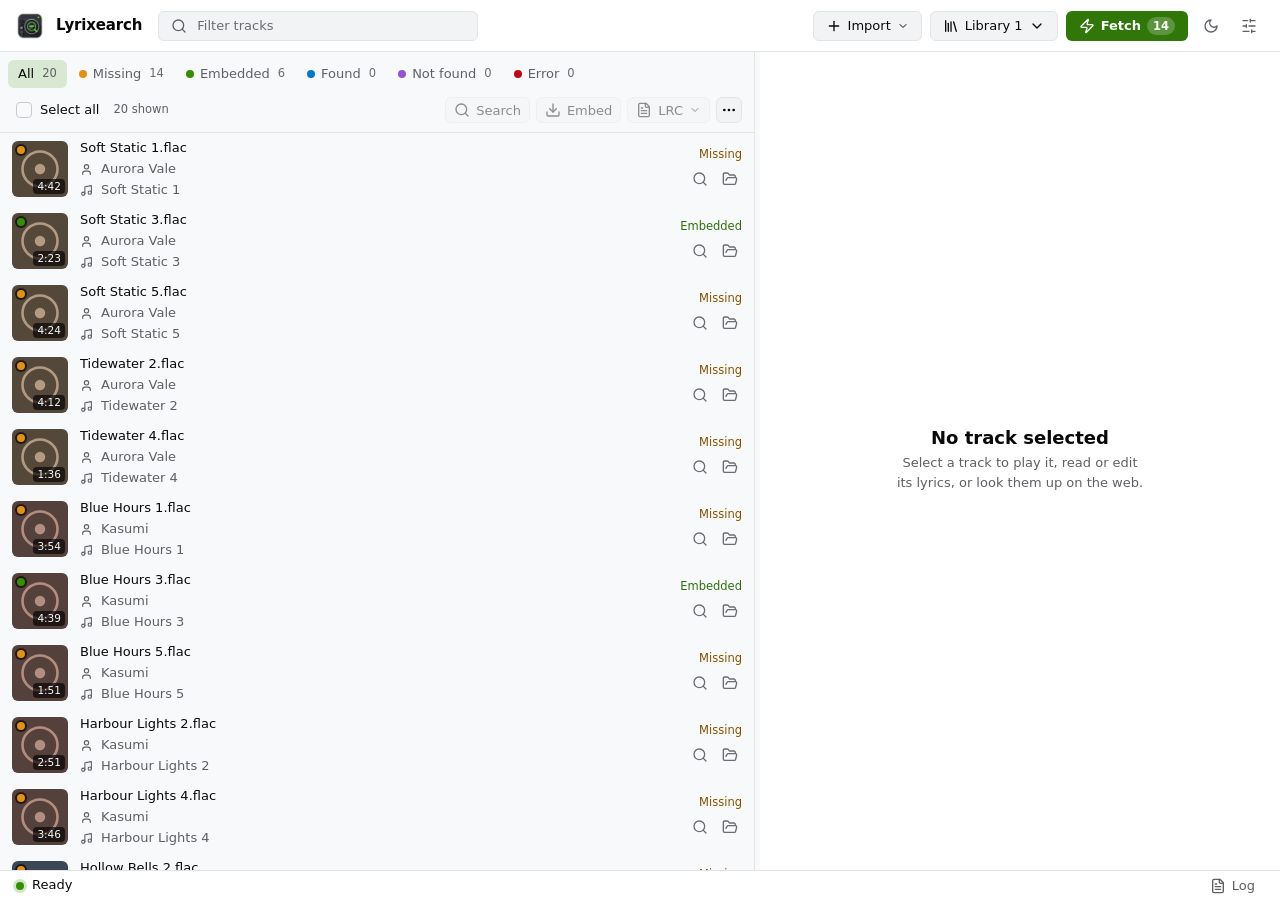
==== commit 49756bb2: "add - gui: settings window with live saving and appearance options Settings move out of the modal in" ====
--- a/crates/gui/ui/index.html
+++ b/crates/gui/ui/index.html
@@ -215,36 +215,7 @@
     </div>
   </div>
 
-  <div class="modal" id="settings" hidden>
-    <div class="sheet" role="dialog" aria-modal="true" aria-labelledby="settings-title">
-      <header>
-        <h2 id="settings-title">Settings</h2>
-        <div class="stabs" id="stabs" role="tablist" aria-label="Settings sections">
-          <button role="tab" data-s="providers" aria-selected="true">Sources</button>
-          <button role="tab" data-s="general" aria-selected="false">General</button>
-          <button role="tab" data-s="plugins" aria-selected="false">Plugins</button>
-        </div>
-        <button class="btn icon sm ghost" id="settings-close" title="Close" aria-label="Close settings"><span data-icon="x"></span></button>
-      </header>
-      <div class="sbody">
-        <div class="spane" id="s-providers">
-          <p class="hint" style="margin:0">Sources are tried from the top for each track and the first match wins. Slow or failing sources are skipped for a while automatically.</p>
-          <ul class="plist" id="provider-list"></ul>
-        </div>
-        <div class="spane" id="s-general" hidden>
-          <div class="form" id="general-form"></div>
-        </div>
-        <div class="spane" id="s-plugins" hidden>
-          <p class="hint" style="margin:0">Plugins are scripts that act as extra sources, such as the bundled metallum plugin. They live in <code id="plugins-dir"></code>.</p>
-          <div class="actions" style="margin-top:12px"><button class="btn primary" id="plugin-install"><span data-icon="plug"></span><span>Install plugin folder</span></button><button class="btn" id="plugin-test"><span data-icon="refresh"></span><span>Test all sources</span></button></div>
-          <ul class="plist" id="plugin-list"></ul>
-          <ul class="health" id="health-list"></ul>
-        </div>
-      </div>
-      <footer><span class="mono" id="config-path"></span><button class="btn primary" id="settings-save">Save</button></footer>
-    </div>
-  </div>
-
+  <script src="shared.js"></script>
   <script src="mock.js"></script>
   <script src="app.js"></script>
 </body>
--- a/crates/gui/ui/style.css
+++ b/crates/gui/ui/style.css
@@ -46,6 +46,9 @@
   --accent-text: oklch(0.817 0.245 138);
   --accent-fg: oklch(0.18 0.02 138);
   --led-off: oklch(0.27 0.008 260);
+  /* status green: "embedded / ready" always reads green, whatever accent is chosen */
+  --ok: oklch(0.817 0.245 138);
+  --ok-text: oklch(0.817 0.245 138);
   --led-amber: oklch(0.82 0.15 78);
   --led-red: oklch(0.7 0.19 25);
   --led-purple: oklch(0.76 0.14 305);
@@ -85,6 +88,8 @@
   --accent-text: oklch(0.48 0.14 138);
   --accent-fg: oklch(0.98 0.01 138);
   --led-off: oklch(0.84 0.006 260);
+  --ok: oklch(0.57 0.18 138);
+  --ok-text: oklch(0.48 0.14 138);
   --led-amber: oklch(0.72 0.15 70);
   --led-red: oklch(0.5 0.2 27);
   --led-purple: oklch(0.58 0.19 305);
@@ -186,10 +191,10 @@
 .led { position: relative; display: inline-block; width: 8px; height: 8px; border-radius: var(--radius-pill); background: var(--led-off); flex: none; }
 .led.queued { background: color-mix(in oklab, var(--led-amber) 40%, var(--led-off)); }
 .led.searching { background: var(--led-amber); box-shadow: none; animation: lamp 1s var(--ease-in-out) infinite; }
-.led.written, .led.on { background: var(--accent); box-shadow: 0 0 0 3px color-mix(in oklab, var(--accent) 22%, transparent); }
+.led.written, .led.on { background: var(--ok); box-shadow: 0 0 0 3px color-mix(in oklab, var(--ok) 22%, transparent); }
 .led.found { background: var(--led-blue); }
 .led.written::after { content: ""; position: absolute; inset: 3px; border-radius: var(--radius-pill); background: var(--surface); }
-.led.has { background: var(--accent); box-shadow: none; }
+.led.has { background: var(--ok); box-shadow: none; }
 .led.missing { background: var(--led-amber); box-shadow: none; }
 .led.notfound { background: var(--led-purple); box-shadow: none; }
 .led.error { background: var(--led-red); }
@@ -261,7 +266,7 @@
 .row .meta1 svg, .row .meta2 svg { width: 13px; height: 13px; }
 .row .side { display: flex; flex-direction: column; align-items: flex-end; gap: var(--s1); }
 .row .src { font: 500 var(--text-xs)/1.4 var(--font-body); color: var(--muted); max-width: 170px; overflow: hidden; text-overflow: ellipsis; white-space: nowrap; }
-.row .src.lit { color: var(--accent-text); }
+.row .src.lit { color: var(--ok-text); }
 .row .src.bad { color: var(--led-red); }
 .row .src.warn { color: var(--amber-text); }
 .row .src.purple { color: var(--purple-text); }
@@ -317,7 +322,7 @@
 .d-meta { color: var(--muted); overflow: hidden; text-overflow: ellipsis; white-space: nowrap; }
 .d-meta b { color: var(--fg); font-weight: 500; }
 .tag { display: inline-flex; align-items: center; height: 20px; padding: 0 7px; border-radius: 4px; background: var(--surface-2); font: 500 var(--text-xs)/1 var(--font-body); color: var(--muted); white-space: nowrap; }
-.tag.lit { color: var(--accent-text); background: var(--accent-soft); }
+.tag.lit { color: var(--ok-text); background: color-mix(in oklab, var(--ok) 16%, transparent); }
 .tag.blue { color: var(--blue-text); background: color-mix(in oklab, var(--led-blue) 16%, transparent); }
 .tag.purple { color: var(--purple-text); background: color-mix(in oklab, var(--led-purple) 16%, transparent); }
 .tag.bad { color: var(--led-red); background: color-mix(in oklab, var(--led-red) 16%, transparent); }
@@ -411,6 +416,51 @@
 .health li { display: flex; gap: var(--s3); align-items: center; padding: var(--s2) var(--s3); border: 1px solid var(--border); border-radius: var(--radius); }
 code { font: 12px var(--font-mono); background: var(--surface-3); padding: 1px var(--s1); border-radius: 4px; }
 
+/* ───────── settings window: section sidebar, then rows of title, description and control ───────── */
+body.settings-window { overflow: hidden; }
+.sw { height: 100%; display: grid; grid-template-columns: 200px minmax(0, 1fr); }
+.sw-nav { display: flex; flex-direction: column; gap: 2px; padding: var(--s3) var(--s2); background: var(--bg); border-right: 1px solid var(--border); }
+.sw-nav button { display: flex; align-items: center; gap: var(--s2); height: 32px; padding: 0 var(--s2); border: 0; border-radius: var(--radius); background: none; color: var(--muted); font-weight: 500; text-align: left; cursor: pointer; }
+.sw-nav button:hover { color: var(--fg); background: var(--surface-2); }
+.sw-nav button[aria-current="page"] { color: var(--fg); background: var(--accent-soft); }
+.sw-nav button[aria-current="page"] svg { color: var(--accent-text); }
+.sw-main { display: flex; flex-direction: column; min-width: 0; min-height: 0; background: var(--surface); }
+.sw-head { padding: var(--s5) var(--s6) var(--s4); border-bottom: 1px solid var(--border); }
+.sw-head h1 { margin: 0; font: 600 var(--text-md)/1.3 var(--font-body); }
+.sw-head p { margin: 2px 0 0; color: var(--muted); }
+.sw-head p:empty { display: none; }
+.sw-body { flex: 1; overflow: auto; padding: var(--s4) var(--s6) var(--s6); }
+.sw-group { margin: var(--s4) 0 var(--s2) 2px; font: 500 var(--text-xs)/1.4 var(--font-body); color: var(--faint); }
+.sw-group:first-child { margin-top: 0; }
+.sw-card { background: var(--surface-2); border: 1px solid var(--border); border-radius: 8px; padding: 0 var(--s4); }
+.sw-row { display: flex; align-items: center; justify-content: space-between; gap: var(--s5); min-height: 56px; padding: var(--s2) 0; }
+.sw-row + .sw-row { border-top: 1px solid var(--border); }
+.sw-label { display: flex; flex-direction: column; gap: 2px; min-width: 0; }
+.sw-label b { font-weight: 500; }
+.sw-label span { color: var(--muted); font-size: var(--text-xs); }
+.sw-ctl { display: flex; flex-direction: column; align-items: flex-end; gap: var(--s1); flex: none; }
+.sw-ctl input:is([type="text"], [type="password"]) { width: 240px; height: 28px; border-radius: var(--radius); border: 1px solid var(--border); background: var(--surface); padding: 0 var(--s2); outline: 0; }
+.sw-ctl input:is([type="text"], [type="password"]):focus { border-color: var(--accent); }
+.sw-ctl input[aria-invalid="true"] { border-color: var(--led-red); }
+.sw-ctl select { min-width: 160px; height: 28px; background: var(--surface); }
+.sw-range { display: flex; align-items: center; gap: var(--s3); }
+.sw-range input { width: 160px; accent-color: var(--accent); }
+.sw-range b { min-width: 44px; text-align: right; font-weight: 500; font-variant-numeric: tabular-nums; }
+.swatches { display: flex; gap: var(--s2); }
+.swatch { width: 26px; height: 26px; border-radius: var(--radius-pill); border: 0; background: var(--c); cursor: pointer; box-shadow: inset 0 0 0 1px rgb(0 0 0 / 0.15); }
+.swatch[aria-checked="true"] { box-shadow: 0 0 0 2px var(--surface-2), 0 0 0 4px var(--c); }
+.sw-actions { display: flex; align-items: center; gap: var(--s3); margin-top: var(--s3); }
+.sw-actions.center { justify-content: center; }
+.sw-note { color: var(--muted); font-size: var(--text-xs); margin: var(--s3) 0 0; }
+.sw-empty { color: var(--muted); padding: var(--s4) 0; margin: 0; }
+.sw-plist { margin: 0; gap: 0; }
+.sw-plist li { border: 0; border-radius: 0; background: none; padding: var(--s2) 0; }
+.sw-plist li + li { border-top: 1px solid var(--border); }
+.health .grow { flex: 1; min-width: 0; color: var(--muted); overflow: hidden; text-overflow: ellipsis; white-space: nowrap; }
+.sw-about { text-align: center; padding: var(--s6) var(--s4); }
+.sw-about h2 { margin: var(--s3) 0 0; font: 600 var(--text-lg)/1.3 var(--font-body); }
+.sw-about p { margin: var(--s2) auto 0; max-width: 420px; }
+
 @media (max-width: 1180px) {
   #app { grid-template-columns: minmax(440px, 1fr) 6px var(--detail-w); }
   .top-actions .btn:not(.icon):not(.cta) .lbl { display: none; }
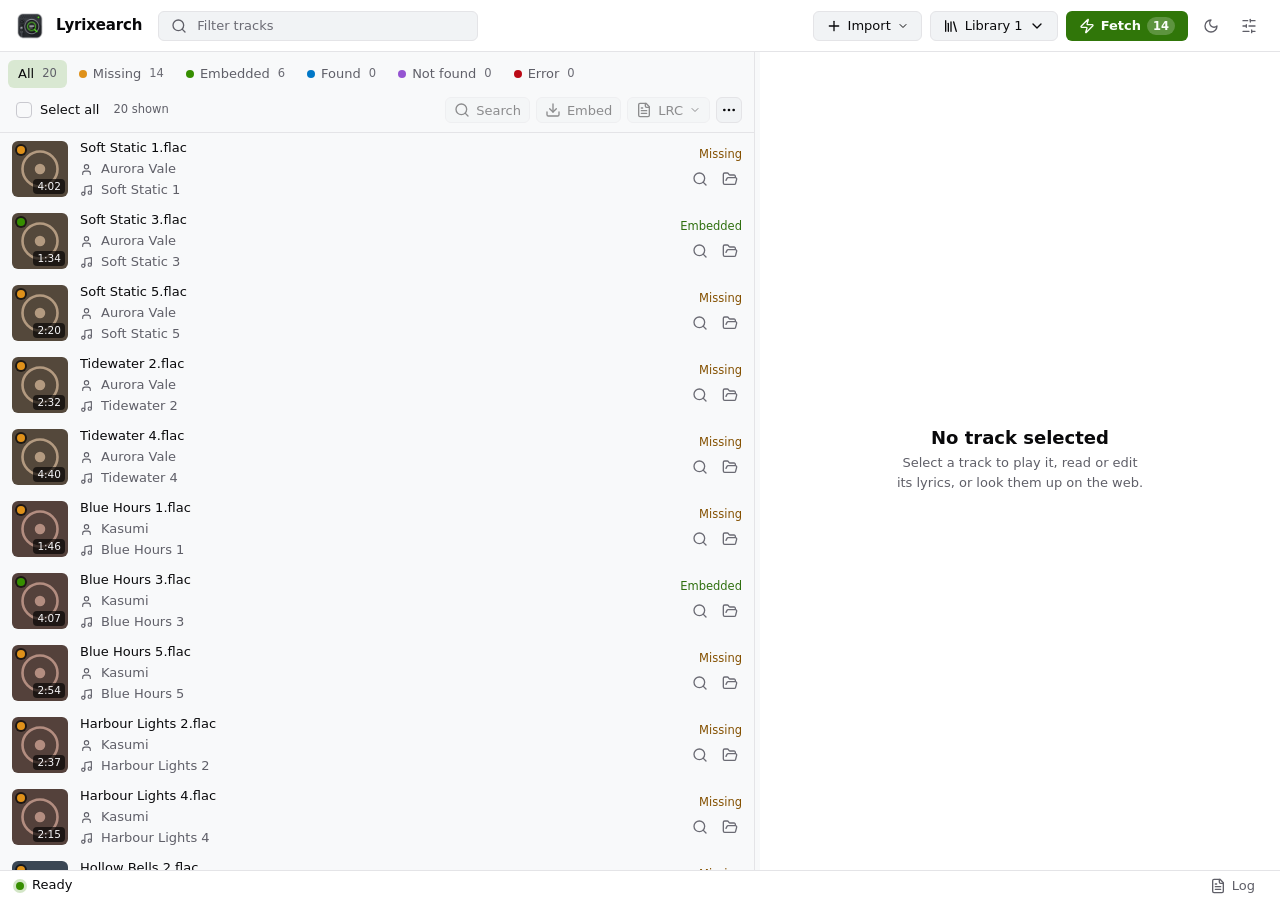
==== commit 50e66225: "add - gui: right-click menu on tracks and arrow keys in menus" ====
--- a/crates/gui/ui/index.html
+++ b/crates/gui/ui/index.html
@@ -196,6 +196,18 @@
     <hr />
     <button role="menuitem" class="danger" id="mn-remove"><span data-icon="trash"></span><span>Delete lyrics from files…</span></button>
   </div>
+  <div class="popover floating menu" id="ctx-pop" role="menu" aria-label="Track actions" hidden>
+    <button role="menuitem" id="cx-search"><span data-icon="search"></span><span>Search</span></button>
+    <button role="menuitem" id="cx-embed"><span data-icon="download"></span><span>Embed found lyrics</span></button>
+    <button role="menuitem" id="cx-files"><span data-icon="fileText"></span><span>LRC and TXT files…</span></button>
+    <hr />
+    <button role="menuitem" id="cx-copy"><span data-icon="copy"></span><span>Copy lyrics</span></button>
+    <button role="menuitem" id="cx-reveal"><span data-icon="reveal"></span><span id="cx-reveal-label">Show in file manager</span></button>
+    <button role="menuitem" id="cx-path"><span data-icon="link"></span><span id="cx-path-label">Copy file path</span></button>
+    <hr />
+    <button role="menuitem" id="cx-drop"><span data-icon="x"></span><span>Remove from list</span></button>
+    <button role="menuitem" class="danger" id="cx-remove"><span data-icon="trash"></span><span id="cx-remove-label">Delete lyrics from file…</span></button>
+  </div>
   <div class="popover floating menu" id="track-pop" role="menu" aria-label="More track actions" hidden>
     <button role="menuitem" id="tm-paste"><span data-icon="paste"></span><span>Paste lyrics</span></button>
     <button role="menuitem" id="tm-files"><span data-icon="fileText"></span><span>LRC and TXT files…</span></button>
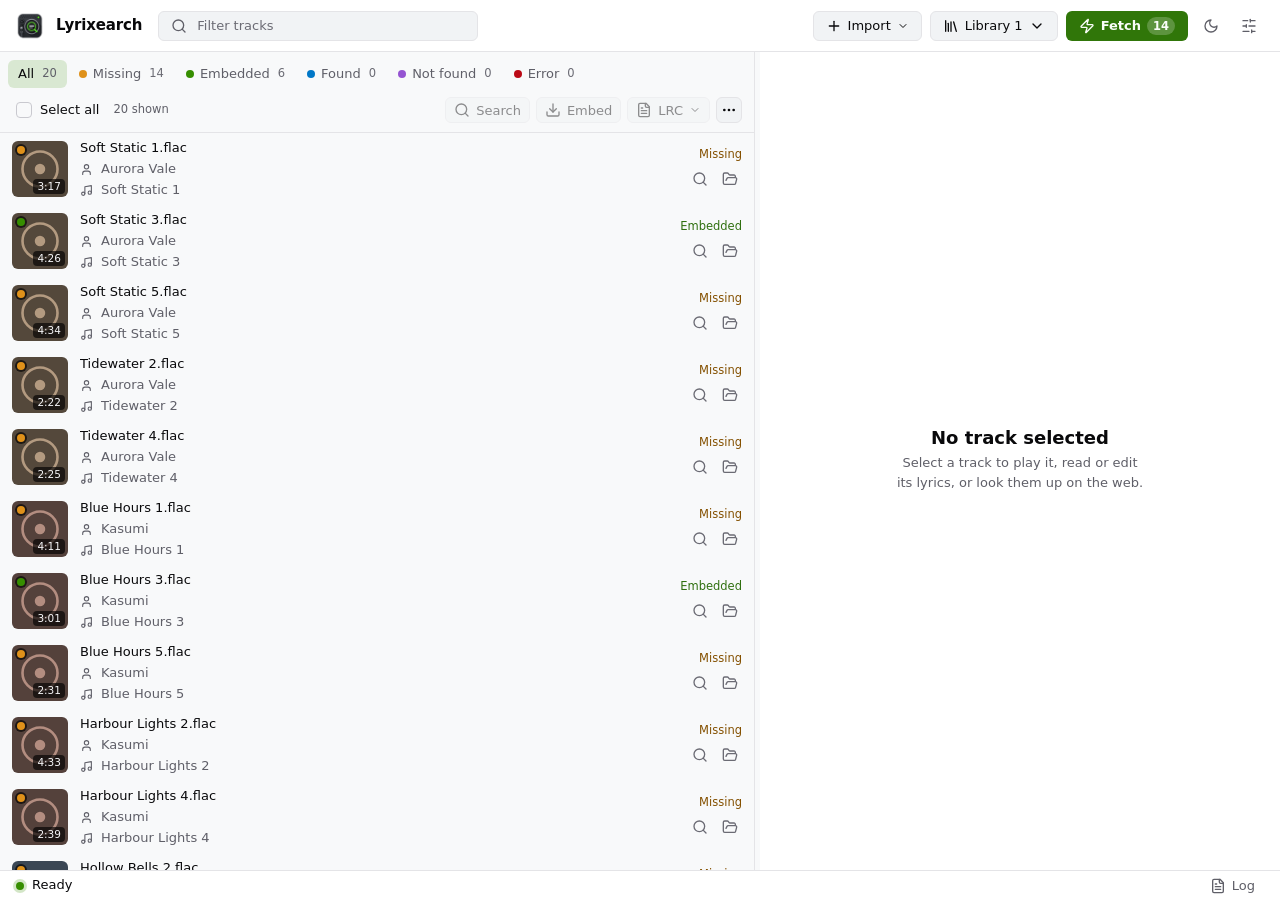
==== commit 316fcb7f: "add - core: azlyrics and letras, details tab, tidy menu and auto fetch New sources: AZLyrics and Let" ====
--- a/crates/gui/ui/index.html
+++ b/crates/gui/ui/index.html
@@ -99,7 +99,7 @@
           <button role="tab" id="tab-btn-lyrics" aria-controls="tab-lyrics" data-tab="lyrics" aria-selected="true">Lyrics</button>
           <button role="tab" id="tab-btn-edit" aria-controls="tab-edit" data-tab="edit" aria-selected="false">Edit</button>
           <button role="tab" id="tab-btn-web" aria-controls="tab-web" data-tab="web" aria-selected="false"><span data-icon="globe"></span><span>Web</span></button>
-          <button role="tab" id="tab-btn-info" aria-controls="tab-info" data-tab="info" aria-selected="false">Info</button>
+          <button role="tab" id="tab-btn-info" aria-controls="tab-info" data-tab="info" aria-selected="false">Details</button>
         </div>
         <div class="tab-body lyrics-tab" id="tab-lyrics" role="tabpanel" aria-labelledby="tab-btn-lyrics">
           <pre class="lyrics" id="lyrics-text"></pre>
@@ -108,6 +108,7 @@
             <button class="btn sm" id="act-copy" data-label="Copy lyrics"><span data-icon="copy"></span><span class="t">Copy</span></button>
             <button class="btn sm" id="act-edit" data-label="Edit lyrics"><span data-icon="edit"></span><span class="t">Edit</span></button>
             <button class="btn sm" id="act-requeue" data-label="Search for this track's lyrics again"><span data-icon="refresh"></span><span class="t">Search again</span></button>
+            <button class="btn sm" id="act-tools" data-label="Tidy the lyrics" aria-haspopup="menu" aria-expanded="false" aria-controls="tools-pop"><span data-icon="type"></span><span class="t">Tidy</span><span data-icon="down"></span></button>
             <button class="btn sm icon" id="act-more" data-label="More track actions" aria-haspopup="menu" aria-expanded="false" aria-controls="track-pop"><span data-icon="more"></span></button>
             <span class="spacer-flex"></span>
             <span class="fontbtns" role="group" aria-label="Lyrics text size">
@@ -146,7 +147,7 @@
           <div class="webslot" id="webslot"><span>The page loads here</span></div>
           <p class="hint" id="web-hint">Select the lyrics on the page, then Use selection to review and save them.</p>
         </div>
-        <div class="tab-body" id="tab-info" role="tabpanel" aria-labelledby="tab-btn-info" hidden><dl class="info" id="info"></dl></div>
+        <div class="tab-body" id="tab-info" role="tabpanel" aria-labelledby="tab-btn-info" hidden><div class="dx" id="info"></div></div>
       </div>
     </section>
 
@@ -208,6 +209,17 @@
     <button role="menuitem" id="cx-drop"><span data-icon="x"></span><span>Remove from list</span></button>
     <button role="menuitem" class="danger" id="cx-remove"><span data-icon="trash"></span><span id="cx-remove-label">Delete lyrics from file…</span></button>
   </div>
+  <div class="popover floating menu" id="tools-pop" role="menu" aria-label="Tidy the lyrics" hidden>
+    <button role="menuitem" data-tool="spacing"><span data-icon="rows"></span><span>Fix double spacing</span></button>
+    <button role="menuitem" data-tool="sections"><span data-icon="listx"></span><span>Remove section headers</span></button>
+    <button role="menuitem" data-tool="timestamps"><span data-icon="stop"></span><span>Remove timestamps</span></button>
+    <button role="menuitem" data-tool="credits"><span data-icon="user"></span><span>Remove credits</span></button>
+    <button role="menuitem" data-tool="spaces"><span data-icon="type"></span><span>Tidy spaces</span></button>
+    <hr />
+    <button role="menuitem" data-tool="copy-lrc"><span data-icon="copy"></span><span>Copy as LRC</span></button>
+    <button role="menuitem" data-tool="copy-plain"><span data-icon="copy"></span><span>Copy as plain text</span></button>
+    <p class="menu-note">Changes open in Edit; nothing is saved until you press Save.</p>
+  </div>
   <div class="popover floating menu" id="track-pop" role="menu" aria-label="More track actions" hidden>
     <button role="menuitem" id="tm-paste"><span data-icon="paste"></span><span>Paste lyrics</span></button>
     <button role="menuitem" id="tm-files"><span data-icon="fileText"></span><span>LRC and TXT files…</span></button>
--- a/crates/gui/ui/style.css
+++ b/crates/gui/ui/style.css
@@ -416,6 +416,46 @@
 .health li { display: flex; gap: var(--s3); align-items: center; padding: var(--s2) var(--s3); border: 1px solid var(--border); border-radius: var(--radius); }
 code { font: 12px var(--font-mono); background: var(--surface-3); padding: 1px var(--s1); border-radius: 4px; }
 
+.menu-note { margin: 4px 0 0; padding: 6px 10px 2px; border-top: 1px solid var(--border); color: var(--faint); font-size: var(--text-xs); max-width: 240px; }
+
+/* ───────── Details tab: cards with a match gauge, lyrics timeline and search trail ───────── */
+.dx { display: flex; flex-direction: column; gap: var(--s3); }
+.dx-card { background: var(--surface-2); border: 1px solid var(--border); border-radius: 8px; padding: var(--s3) var(--s4); }
+.dx-card h3 { display: flex; align-items: baseline; justify-content: space-between; gap: var(--s3); margin: 0 0 var(--s3); font: 500 var(--text-xs)/1.4 var(--font-body); color: var(--faint); }
+.dx-card h3 span { font-weight: 400; font-variant-numeric: tabular-nums; }
+.dx-card dl.info { margin: 0; }
+.dx-match { display: flex; align-items: center; gap: var(--s4); }
+.dx-match-text { display: flex; flex-direction: column; gap: 2px; min-width: 0; }
+.dx-match-text b { font-weight: 600; }
+.dx-match-text span { color: var(--muted); overflow: hidden; text-overflow: ellipsis; white-space: nowrap; }
+.dx-match-text .link { color: var(--accent-text); text-decoration: none; font-size: var(--text-xs); }
+.dx-match-text .link:hover { text-decoration: underline; }
+.gauge { width: 56px; height: 56px; flex: none; }
+.gauge circle { fill: none; stroke-width: 6; }
+.gauge .track { stroke: var(--surface-3); }
+.gauge .fill { stroke-linecap: round; transform: rotate(-90deg); transform-origin: 32px 32px; transition: stroke-dasharray 260ms var(--ease-out, ease-out); }
+.gauge text { fill: var(--fg); font: 600 13px/1 var(--font-body); font-variant-numeric: tabular-nums; }
+.dx-stats { display: grid; grid-template-columns: repeat(4, minmax(0, 1fr)); gap: var(--s2); }
+.dx-stat { display: flex; flex-direction: column; gap: 2px; padding: var(--s2) var(--s3); background: var(--surface); border: 1px solid var(--border); border-radius: var(--radius); min-width: 0; }
+.dx-stat b { font: 600 var(--text-md)/1.2 var(--font-body); font-variant-numeric: tabular-nums; }
+.dx-stat span { color: var(--muted); font-size: var(--text-xs); overflow: hidden; text-overflow: ellipsis; white-space: nowrap; }
+.dx-timeline { position: relative; height: 30px; margin-top: var(--s3); border-radius: var(--radius); background: var(--surface); border: 1px solid var(--border); overflow: hidden; }
+.dx-timeline i { position: absolute; top: 6px; bottom: 6px; width: 2px; margin-left: -1px; border-radius: 1px; background: var(--ok); opacity: 0.85; }
+.dx-head { position: absolute; top: 0; bottom: 0; width: 2px; margin-left: -1px; background: var(--fg); }
+.dx-axis { display: flex; justify-content: space-between; gap: var(--s2); margin-top: 4px; color: var(--faint); font-size: var(--text-xs); font-variant-numeric: tabular-nums; }
+.dx-trail { list-style: none; margin: 0; padding: 0; }
+.dx-trail li { display: grid; grid-template-columns: 8px 110px minmax(0, 1fr) 90px 52px; align-items: center; gap: var(--s3); padding: 6px 0; }
+.dx-trail li + li { border-top: 1px solid var(--border); }
+.dx-trail b { font-weight: 500; overflow: hidden; text-overflow: ellipsis; white-space: nowrap; }
+.dx-why { color: var(--muted); overflow: hidden; text-overflow: ellipsis; white-space: nowrap; }
+.dx-bar { height: 6px; border-radius: 3px; background: var(--surface-3); overflow: hidden; }
+.dx-bar i { display: block; height: 100%; border-radius: 3px; background: var(--muted); }
+.dx-trail li:has(.led.on) .dx-bar i { background: var(--ok); }
+.dx-trail li:has(.led.error) .dx-bar i { background: var(--led-red); }
+.dx-ms { color: var(--faint); font-size: var(--text-xs); text-align: right; font-variant-numeric: tabular-nums; }
+.dx-note { margin: 0; color: var(--muted); }
+@media (max-width: 1180px) { .dx-stats { grid-template-columns: repeat(2, minmax(0, 1fr)); } .dx-trail li { grid-template-columns: 8px 96px minmax(0, 1fr) 52px; } .dx-trail .dx-bar { display: none; } }
+
 /* ───────── settings window: section sidebar, then rows of title, description and control ───────── */
 body.settings-window { overflow: hidden; }
 .sw { height: 100%; display: grid; grid-template-columns: 200px minmax(0, 1fr); }
@@ -457,6 +497,13 @@
 .sw-plist li { border: 0; border-radius: 0; background: none; padding: var(--s2) 0; }
 .sw-plist li + li { border-top: 1px solid var(--border); }
 .health .grow { flex: 1; min-width: 0; color: var(--muted); overflow: hidden; text-overflow: ellipsis; white-space: nowrap; }
+.diag { list-style: none; margin: 0; padding: 0; }
+.diag li { display: grid; grid-template-columns: 8px 130px minmax(0, 1fr); align-items: baseline; gap: var(--s3); padding: var(--s3) 0; }
+.diag li + li { border-top: 1px solid var(--border); }
+.diag li .led { align-self: center; }
+.diag li b { font-weight: 500; }
+.diag li span { color: var(--muted); overflow-wrap: anywhere; }
+.sw-actions { flex-wrap: wrap; }
 .sw-about { text-align: center; padding: var(--s6) var(--s4); }
 .sw-about h2 { margin: var(--s3) 0 0; font: 600 var(--text-lg)/1.3 var(--font-body); }
 .sw-about p { margin: var(--s2) auto 0; max-width: 420px; }
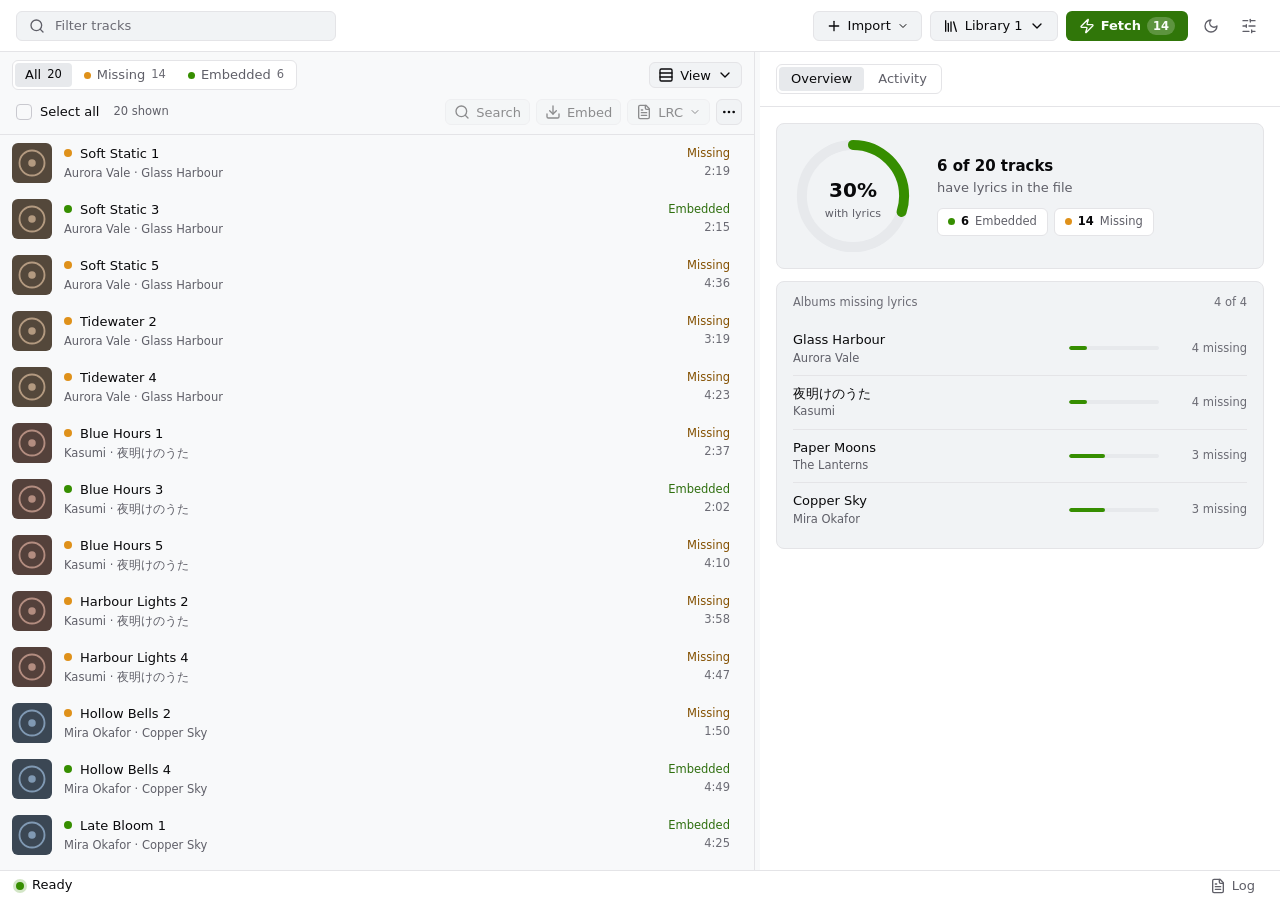
==== commit 7c2b0076: "work - gui: views, segmented filters, overview and activity pane Comfortable, compact and album layo" ====
--- a/crates/gui/ui/index.html
+++ b/crates/gui/ui/index.html
@@ -8,16 +8,13 @@
 </head>
 <body>
   <div id="app">
-    <header class="topbar">
-      <div class="brand">
-        <img class="mark" src="assets/icon-64.png" alt="" width="32" height="32" />
-        <span class="wordmark">Lyrixearch</span>
-      </div>
+    <header class="topbar" data-tauri-drag-region>
       <label class="search">
         <span data-icon="search"></span>
         <span class="sr-only">Filter tracks</span>
         <input id="filter" type="search" placeholder="Filter tracks" autocomplete="off" spellcheck="false" />
       </label>
+      <div class="drag-fill" data-tauri-drag-region></div>
       <div class="top-actions">
         <button class="btn" id="btn-import" aria-haspopup="menu" aria-expanded="false" aria-controls="import-pop" title="Add tracks to the list"><span data-icon="plus"></span><span class="lbl">Import</span><span class="chev" data-icon="down"></span></button>
         <div class="pop-wrap">
@@ -39,13 +36,17 @@
     </header>
 
     <main class="main">
-      <div class="viewtabs" id="viewtabs" role="tablist" aria-label="Show tracks" aria-controls="table">
-        <button role="tab" data-filter="all" aria-selected="true" title="All tracks"><span class="vt"><span>All</span></span><b id="c-all">0</b></button>
-        <button role="tab" data-filter="missing" aria-selected="false" title="Missing lyrics"><span class="vt"><i class="led missing" aria-hidden="true"></i><span>Missing</span></span><b id="c-missing">0</b></button>
-        <button role="tab" data-filter="has" aria-selected="false" title="Lyrics are in the file"><span class="vt"><i class="led has" aria-hidden="true"></i><span>Embedded</span></span><b id="c-has">0</b></button>
-        <button role="tab" data-filter="found" aria-selected="false" title="Found, not embedded yet"><span class="vt"><i class="led found" aria-hidden="true"></i><span>Found</span></span><b id="c-found">0</b></button>
-        <button role="tab" data-filter="notfound" aria-selected="false" title="No source had lyrics for these"><span class="vt"><i class="led notfound" aria-hidden="true"></i><span>Not found</span></span><b id="c-notfound">0</b></button>
-        <button role="tab" data-filter="error" aria-selected="false" title="The search failed; try again later"><span class="vt"><i class="led error" aria-hidden="true"></i><span>Error</span></span><b id="c-error">0</b></button>
+      <div class="filterbar">
+        <div class="seg viewtabs" id="viewtabs" role="tablist" aria-label="Show tracks" aria-controls="table">
+          <button role="tab" data-filter="all" aria-selected="true" title="All tracks"><span>All</span><b id="c-all">0</b></button>
+          <button role="tab" data-filter="missing" aria-selected="false" title="No lyrics in the file yet"><i class="led missing" aria-hidden="true"></i><span>Missing</span><b id="c-missing">0</b></button>
+          <button role="tab" data-filter="has" aria-selected="false" title="Lyrics are in the file"><i class="led has" aria-hidden="true"></i><span>Embedded</span><b id="c-has">0</b></button>
+          <button role="tab" data-filter="found" aria-selected="false" title="Found, not embedded yet"><i class="led found" aria-hidden="true"></i><span>Found</span><b id="c-found">0</b></button>
+          <button role="tab" data-filter="notfound" aria-selected="false" title="Searched every source; none had these lyrics"><i class="led notfound" aria-hidden="true"></i><span>No match</span><b id="c-notfound">0</b></button>
+          <button role="tab" data-filter="error" aria-selected="false" title="The search could not finish; try again later"><i class="led error" aria-hidden="true"></i><span>Failed</span><b id="c-error">0</b></button>
+        </div>
+        <span class="spacer-flex"></span>
+        <button class="btn sm" id="btn-view" aria-haspopup="menu" aria-expanded="false" aria-controls="view-pop" title="Layout and sort order"><span data-icon="rows" id="view-icon"></span><span class="t">View</span><span data-icon="down"></span></button>
       </div>
       <div class="listbar" id="listbar" data-mode="both" role="toolbar" aria-label="Track list actions">
         <button class="selall" id="sel-all" role="checkbox" aria-checked="false" title="Select every track shown"><i class="box" aria-hidden="true"></i><span id="sel-all-label">Select all</span></button>
@@ -75,10 +76,13 @@
 
     <section class="detail" id="detail" aria-label="Track details">
       <div class="detail-empty" id="detail-empty">
-        <div class="panel-card">
-          <h3>No track selected</h3>
-          <p>Select a track to play it, read or edit its lyrics, or look them up on the web.</p>
-        </div>
+        <div class="pane-head">
+          <div class="seg" id="pane-tabs" role="tablist" aria-label="Library panel">
+            <button role="tab" data-pane="overview" aria-selected="true">Overview</button>
+            <button role="tab" data-pane="activity" aria-selected="false">Activity</button>
+          </div>
+        </div>
+        <div class="pane-body dx" id="overview"></div>
       </div>
       <div class="detail-body" id="detail-body" hidden>
         <div class="d-head">
@@ -209,6 +213,19 @@
     <button role="menuitem" id="cx-drop"><span data-icon="x"></span><span>Remove from list</span></button>
     <button role="menuitem" class="danger" id="cx-remove"><span data-icon="trash"></span><span id="cx-remove-label">Delete lyrics from file…</span></button>
   </div>
+  <div class="popover floating menu" id="view-pop" role="menu" aria-label="Layout and sort order" hidden>
+    <p class="menu-head">Layout</p>
+    <button role="menuitemradio" data-layout="comfortable" aria-checked="true"><span data-icon="rows"></span><span>Comfortable</span></button>
+    <button role="menuitemradio" data-layout="compact" aria-checked="false"><span data-icon="listx"></span><span>Compact</span></button>
+    <button role="menuitemradio" data-layout="albums" aria-checked="false"><span data-icon="library"></span><span>Albums</span></button>
+    <hr />
+    <p class="menu-head">Sort by</p>
+    <button role="menuitemradio" data-sort="artist" aria-checked="true"><span data-icon="user"></span><span>Artist</span></button>
+    <button role="menuitemradio" data-sort="album" aria-checked="false"><span data-icon="library"></span><span>Album</span></button>
+    <button role="menuitemradio" data-sort="title" aria-checked="false"><span data-icon="note"></span><span>Title</span></button>
+    <button role="menuitemradio" data-sort="status" aria-checked="false"><span data-icon="check"></span><span>Status</span></button>
+    <button role="menuitemradio" data-sort="added" aria-checked="false"><span data-icon="plus"></span><span>Recently added</span></button>
+  </div>
   <div class="popover floating menu" id="tools-pop" role="menu" aria-label="Tidy the lyrics" hidden>
     <button role="menuitem" data-tool="spacing"><span data-icon="rows"></span><span>Fix double spacing</span></button>
     <button role="menuitem" data-tool="sections"><span data-icon="listx"></span><span>Remove section headers</span></button>
--- a/crates/gui/ui/style.css
+++ b/crates/gui/ui/style.css
@@ -418,6 +418,122 @@
 
 .menu-note { margin: 4px 0 0; padding: 6px 10px 2px; border-top: 1px solid var(--border); color: var(--faint); font-size: var(--text-xs); max-width: 240px; }
 
+/* ───────── header: one unified toolbar on macOS (window buttons inside it), no wordmark ───────── */
+html.mac .topbar { padding-left: 86px; }
+.drag-fill { flex: 1; align-self: stretch; }
+.top-actions { margin-left: 0; }
+
+/* ───────── filter bar: a segmented control; the view menu on the right ───────── */
+.filterbar { display: flex; align-items: center; gap: var(--s2); padding: var(--s2) var(--s3) 0; background: var(--bg); flex: none; }
+.filterbar .viewtabs { padding: 2px; gap: 2px; background: var(--surface); border: 1px solid var(--border); border-radius: var(--radius); overflow-x: auto; scrollbar-width: none; min-width: 0; }
+.filterbar .viewtabs button { height: 24px; padding: 0 10px; gap: 6px; border-radius: 4px; font-weight: 500; }
+.filterbar .viewtabs button[hidden] { display: none; }
+.filterbar .viewtabs button[aria-selected="true"] { background: var(--surface-3); color: var(--fg); }
+.filterbar .viewtabs button[aria-selected="true"] b { color: var(--fg); }
+.filterbar .viewtabs .led { width: 7px; height: 7px; }
+.menu-head { margin: 4px 10px 2px; font-size: var(--text-xs); color: var(--faint); }
+
+/* ───────── rows: comfortable (title, artist · album) and compact (one line) ───────── */
+.row { border-bottom: 0; }
+.row.c { grid-template-columns: 40px minmax(0, 1fr) auto auto; gap: var(--s3); }
+.row.c .thumb { width: 40px; height: 40px; display: grid; place-items: center; color: var(--faint); }
+.row.c .thumb svg { width: 18px; height: 18px; }
+.row.c .lines { gap: 2px; }
+.row.c .lines > span { height: auto; }
+.row .t1 { font-weight: 500; }
+.row .t1 .led { flex: none; box-shadow: none; }
+.row .t2 { color: var(--muted); font-size: var(--text-xs); overflow: hidden; text-overflow: ellipsis; white-space: nowrap; display: block !important; }
+.row.c .side { gap: 2px; }
+.row .dur { color: var(--faint); font-size: var(--text-xs); font-variant-numeric: tabular-nums; }
+.row .btns { display: none; }
+.row:hover .btns, .row:focus-within .btns { display: flex; }
+.row.c:hover .side, .row.c:focus-within .side { display: none; }
+.row.k { grid-template-columns: 8px minmax(0, 2fr) minmax(0, 1.4fr) minmax(0, 1.4fr) 128px 40px 0; gap: var(--s3); font-size: var(--text-sm, 13px); }
+.row.k > span { overflow: hidden; text-overflow: ellipsis; white-space: nowrap; }
+.row.k .led { box-shadow: none; }
+.row.k .k-title { font-weight: 500; }
+.row.k .k-artist, .row.k .k-album { color: var(--muted); }
+.row.k .src { max-width: none; }
+.row.k .dur { text-align: right; }
+.row.k .btns { position: absolute; right: var(--s2); background: var(--surface); border-radius: var(--radius); }
+.row.k { position: relative; }
+.listbox[data-layout="albums"] .row.k { grid-template-columns: 8px 22px minmax(0, 2fr) minmax(0, 1.4fr) 128px 40px 0; padding-left: 40px; }
+.row.k .no { color: var(--faint); font-size: var(--text-xs); text-align: right; font-variant-numeric: tabular-nums; }
+
+/* album headers (Albums layout) */
+.grp { display: grid; grid-template-columns: 18px 30px minmax(0, 1fr) auto 72px; align-items: center; gap: var(--s3); padding: 0 var(--s3); border-top: 1px solid var(--border); background: var(--bg); cursor: pointer; }
+.grp:hover { background: var(--surface); }
+.grp-toggle { width: 18px; height: 18px; display: grid; place-items: center; padding: 0; border: 0; background: none; color: var(--faint); cursor: pointer; }
+.grp-toggle svg { width: 14px; height: 14px; transition: transform 120ms var(--ease-out, ease-out); }
+.grp.open .grp-toggle svg { transform: rotate(90deg); }
+.thumb.sm { width: 30px; height: 30px; display: grid; place-items: center; color: var(--faint); }
+.thumb.sm svg { width: 15px; height: 15px; }
+.grp-text { display: flex; flex-direction: column; min-width: 0; }
+.grp-text b, .grp-text span { overflow: hidden; text-overflow: ellipsis; white-space: nowrap; }
+.grp-text b { font-weight: 600; }
+.grp-text span { color: var(--muted); font-size: var(--text-xs); }
+.grp-count { color: var(--faint); font-size: var(--text-xs); font-variant-numeric: tabular-nums; }
+.grp-count.done { color: var(--ok-text); }
+.grp-bar { display: block; height: 4px; border-radius: 2px; background: var(--surface-3); overflow: hidden; }
+.grp-bar i { display: block; height: 100%; border-radius: 2px; background: var(--ok); }
+@media (prefers-reduced-motion: reduce) { .grp-toggle svg { transition: none; } }
+
+/* ───────── right pane without a track: overview and activity ───────── */
+.detail-empty { display: flex; flex-direction: column; place-items: stretch; padding: 0; min-height: 0; }
+.detail-empty[hidden] { display: none; }
+.pane-head { display: flex; align-items: center; padding: var(--s3) var(--s4); border-bottom: 1px solid var(--border); flex: none; }
+.pane-head .seg button[aria-selected="true"] { background: var(--surface-3); color: var(--fg); }
+.pane-body { flex: 1; overflow: auto; padding: var(--s4); }
+.pane-empty { text-align: center; padding: var(--s6) var(--s4); color: var(--muted); max-width: 380px; margin: 0 auto; }
+.pane-empty h3 { margin: 0 0 var(--s2); color: var(--fg); font: 600 var(--text-md)/1.3 var(--font-body); }
+.pane-empty p { margin: 0; }
+.ring { flex: none; }
+.ring circle { fill: none; stroke-width: 9; }
+.ring .track { stroke: var(--surface-3); }
+.ring .fill { stroke-linecap: round; transform: rotate(-90deg); transform-origin: 54px 54px; transition: stroke-dasharray 400ms var(--ease-out, ease-out); }
+.ring .big { fill: var(--fg); font: 600 18px/1 var(--font-body); font-variant-numeric: tabular-nums; }
+.ring .small { fill: var(--muted); font: 400 10px/1 var(--font-body); }
+.ov-top { display: flex; align-items: center; gap: var(--s5); }
+.ov-sum { display: flex; flex-direction: column; gap: 2px; min-width: 0; }
+.ov-sum > b { font: 600 var(--text-md)/1.3 var(--font-body); }
+.ov-sum > span { color: var(--muted); }
+.ov-sum .btn { align-self: flex-start; margin-top: var(--s2); }
+.tiles { display: flex; flex-wrap: wrap; gap: 6px; margin-top: var(--s2); }
+.tile { display: inline-flex; align-items: center; gap: 6px; height: 28px; padding: 0 10px; border: 1px solid var(--border); border-radius: var(--radius); background: var(--surface); color: var(--muted); cursor: pointer; font-size: var(--text-xs); }
+.tile:hover:not(:disabled) { border-color: var(--border-strong); color: var(--fg); }
+.tile:disabled { cursor: default; }
+.tile b { color: var(--fg); font-weight: 600; font-variant-numeric: tabular-nums; }
+.tile .led { box-shadow: none; width: 7px; height: 7px; }
+.ov-albums, .act-src, .act-now { list-style: none; margin: 0; padding: 0; }
+.ov-albums li + li, .act-src li + li, .act-now li + li { border-top: 1px solid var(--border); }
+.ov-albums button { width: 100%; display: grid; grid-template-columns: minmax(0, 1fr) 90px 76px; align-items: center; gap: var(--s3); padding: 8px 0; background: none; border: 0; color: inherit; text-align: left; cursor: pointer; }
+.ov-albums button:hover .ov-name b { color: var(--accent-text); }
+.ov-name { display: flex; flex-direction: column; min-width: 0; }
+.ov-name b, .ov-name span { overflow: hidden; text-overflow: ellipsis; white-space: nowrap; }
+.ov-name b { font-weight: 500; }
+.ov-name span { color: var(--muted); font-size: var(--text-xs); }
+.ov-miss { color: var(--faint); font-size: var(--text-xs); text-align: right; font-variant-numeric: tabular-nums; }
+.act-src li { display: grid; grid-template-columns: 104px minmax(0, 1fr) 128px; align-items: center; gap: var(--s3); padding: 7px 0; }
+.act-src b { font-weight: 500; overflow: hidden; text-overflow: ellipsis; white-space: nowrap; }
+.stack { display: flex; height: 8px; border-radius: 4px; background: var(--surface-3); overflow: hidden; }
+.stack i, .act-legend i { display: block; height: 100%; }
+.stack .f, .act-legend .f { background: var(--ok); }
+.stack .m, .act-legend .m { background: var(--faint); }
+.stack .t, .act-legend .t { background: var(--led-amber); }
+.stack .x, .act-legend .x { background: var(--led-red); }
+.act-num { color: var(--faint); font-size: var(--text-xs); text-align: right; font-variant-numeric: tabular-nums; white-space: nowrap; }
+.act-legend { display: flex; flex-wrap: wrap; gap: var(--s3); margin-top: var(--s2); color: var(--faint); font-size: var(--text-xs); }
+.act-legend span { display: inline-flex; align-items: center; gap: 5px; }
+.act-legend i { width: 8px; height: 8px; border-radius: 2px; }
+.act-now li { display: flex; align-items: center; gap: var(--s3); padding: 7px 0; cursor: pointer; }
+.act-now li:hover .act-t b { color: var(--accent-text); }
+.act-now .led { box-shadow: none; flex: none; }
+.act-t { flex: 1; min-width: 0; overflow: hidden; text-overflow: ellipsis; white-space: nowrap; color: var(--muted); }
+.act-t b { color: var(--fg); font-weight: 500; }
+.pill { flex: none; padding: 1px 8px; border-radius: var(--radius-pill); background: var(--surface-3); color: var(--muted); font-size: var(--text-xs); }
+.status { cursor: pointer; border-radius: var(--radius); }
+.status:hover .silk { color: var(--accent-text); }
+
 /* ───────── Details tab: cards with a match gauge, lyrics timeline and search trail ───────── */
 .dx { display: flex; flex-direction: column; gap: var(--s3); }
 .dx-card { background: var(--surface-2); border: 1px solid var(--border); border-radius: 8px; padding: var(--s3) var(--s4); }
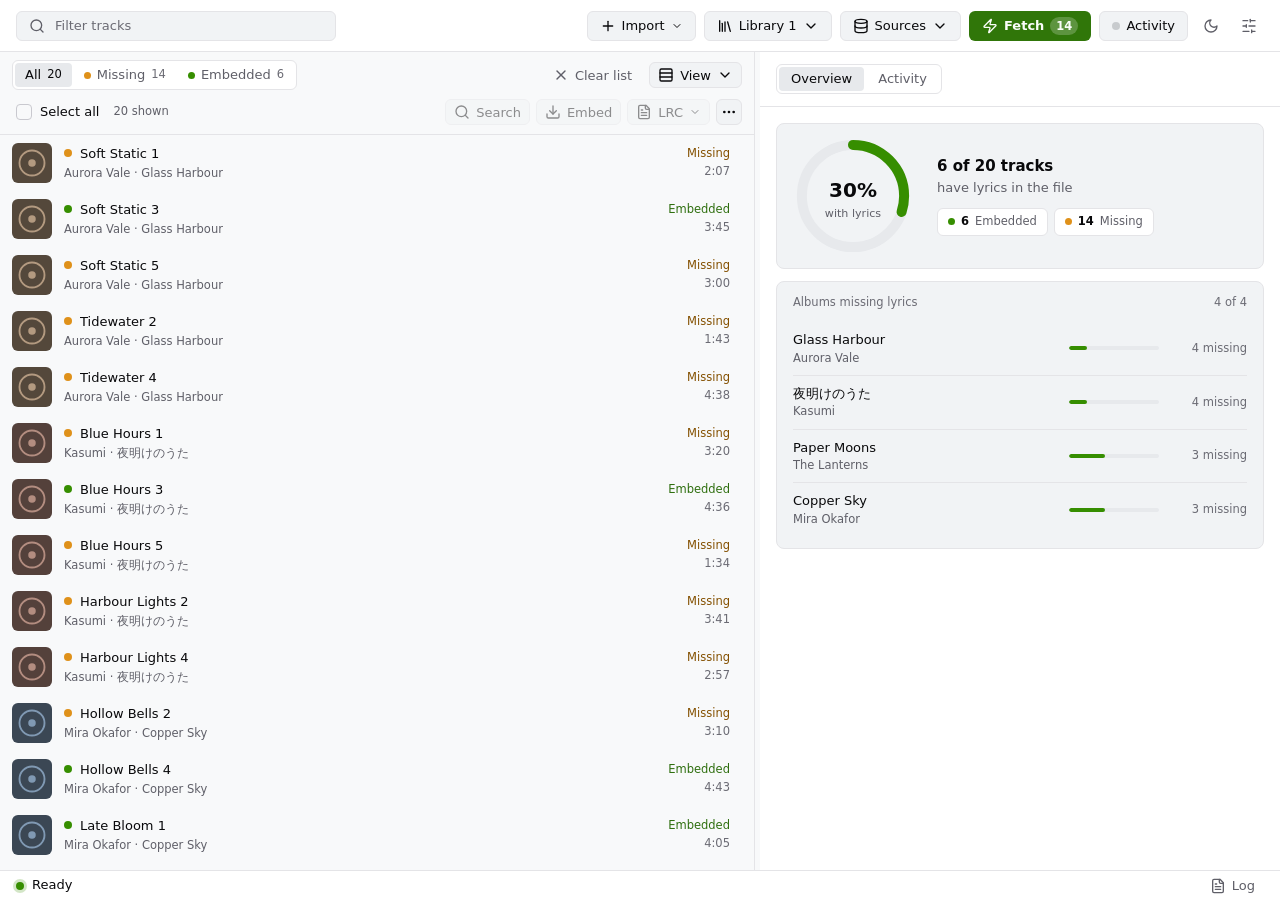
==== commit ba5f4293: "add - gui: instant import, progress line, activity and sources in the header Import lists every file" ====
--- a/crates/gui/ui/index.html
+++ b/crates/gui/ui/index.html
@@ -29,10 +29,15 @@
             </div>
           </div>
         </div>
+        <div class="pop-wrap">
+          <button class="btn" id="btn-sources" aria-haspopup="dialog" aria-expanded="false" aria-controls="sources-pop" title="Switch sources on and off"><span data-icon="database"></span><span class="lbl">Sources</span><span data-icon="down"></span></button>
+        </div>
         <button class="btn cta" id="btn-run" title="Search every listed track and embed the lyrics found"><span data-icon="bolt"></span><span class="lbl" id="btn-run-label">Fetch</span><b class="count" id="btn-run-count" hidden></b></button>
+        <button class="btn" id="btn-activity" title="What is happening: reading, fetching, every source"><i class="led" id="activity-led" aria-hidden="true"></i><span class="lbl">Activity</span></button>
         <button class="btn icon ghost" id="btn-theme" title="Switch light / dark" aria-label="Switch light or dark theme"><span data-icon="moon"></span></button>
         <button class="btn icon ghost" id="btn-settings" title="Settings" aria-label="Settings"><span data-icon="sliders"></span></button>
       </div>
+      <div class="topline" id="topline" aria-hidden="true"><i id="topline-fill"></i></div>
     </header>
 
     <main class="main">
@@ -46,6 +51,7 @@
           <button role="tab" data-filter="error" aria-selected="false" title="The search could not finish; try again later"><i class="led error" aria-hidden="true"></i><span>Failed</span><b id="c-error">0</b></button>
         </div>
         <span class="spacer-flex"></span>
+        <button class="btn sm ghost" id="sel-clear" title="Take every track out of the list (the files are not touched)"><span data-icon="x"></span><span class="t">Clear list</span></button>
         <button class="btn sm" id="btn-view" aria-haspopup="menu" aria-expanded="false" aria-controls="view-pop" title="Layout and sort order"><span data-icon="rows" id="view-icon"></span><span class="t">View</span><span data-icon="down"></span></button>
       </div>
       <div class="listbar" id="listbar" data-mode="both" role="toolbar" aria-label="Track list actions">
@@ -202,7 +208,8 @@
     <button role="menuitem" class="danger" id="mn-remove"><span data-icon="trash"></span><span>Delete lyrics from files…</span></button>
   </div>
   <div class="popover floating menu" id="ctx-pop" role="menu" aria-label="Track actions" hidden>
-    <button role="menuitem" id="cx-search"><span data-icon="search"></span><span>Search</span></button>
+    <button role="menuitem" id="cx-fetch"><span data-icon="bolt"></span><span>Fetch and embed</span></button>
+    <button role="menuitem" id="cx-search"><span data-icon="search"></span><span>Search only</span></button>
     <button role="menuitem" id="cx-embed"><span data-icon="download"></span><span>Embed found lyrics</span></button>
     <button role="menuitem" id="cx-files"><span data-icon="fileText"></span><span>LRC and TXT files…</span></button>
     <hr />
@@ -212,6 +219,11 @@
     <hr />
     <button role="menuitem" id="cx-drop"><span data-icon="x"></span><span>Remove from list</span></button>
     <button role="menuitem" class="danger" id="cx-remove"><span data-icon="trash"></span><span id="cx-remove-label">Delete lyrics from file…</span></button>
+  </div>
+  <div class="popover floating" id="sources-pop" role="dialog" aria-label="Sources" hidden>
+    <div class="pop-head">Sources <span class="pop-sub">tried from the top</span></div>
+    <ul class="src-toggles" id="src-toggles"></ul>
+    <div class="pop-actions"><button class="btn sm ghost" id="src-more">Order and accounts…</button></div>
   </div>
   <div class="popover floating menu" id="view-pop" role="menu" aria-label="Layout and sort order" hidden>
     <p class="menu-head">Layout</p>
--- a/crates/gui/ui/style.css
+++ b/crates/gui/ui/style.css
@@ -431,6 +431,8 @@
 .filterbar .viewtabs button[aria-selected="true"] { background: var(--surface-3); color: var(--fg); }
 .filterbar .viewtabs button[aria-selected="true"] b { color: var(--fg); }
 .filterbar .viewtabs .led { width: 7px; height: 7px; }
+[role="menuitemradio"][aria-checked="true"]::after { content: ''; width: 6px; height: 10px; margin-left: auto; margin-right: 4px; border: solid var(--accent-text); border-width: 0 2px 2px 0; transform: rotate(45deg) translateY(-2px); }
+[role="menuitemradio"]:disabled { opacity: 0.45; }
 .menu-head { margin: 4px 10px 2px; font-size: var(--text-xs); color: var(--faint); }
 
 /* ───────── rows: comfortable (title, artist · album) and compact (one line) ───────── */
@@ -534,6 +536,29 @@
 .status { cursor: pointer; border-radius: var(--radius); }
 .status:hover .silk { color: var(--accent-text); }
 
+/* ───────── header: progress line along its lower edge, Activity and Sources ───────── */
+.topbar { position: relative; }
+.topline { position: absolute; left: 0; right: 0; bottom: -1px; height: 2px; pointer-events: none; opacity: 0; transition: opacity 200ms ease-out; }
+.topline.on { opacity: 1; }
+.topline i { display: block; height: 100%; width: 0; background: var(--accent); transition: width 300ms ease-out; }
+.topline.scan i { background: var(--blue-text, var(--accent)); }
+.topline.indeterminate i { width: 30% !important; animation: topline 1.2s ease-in-out infinite; }
+@keyframes topline { from { margin-left: -30%; } to { margin-left: 100%; } }
+@media (prefers-reduced-motion: reduce) { .topline.indeterminate i { animation: none; width: 100% !important; opacity: 0.5; } }
+#btn-activity .led { box-shadow: none; }
+#btn-activity .led:not(.searching) { background: var(--led-off); }
+#sources-pop { width: 300px; padding: 6px 0; }
+.pop-head { padding: 6px 14px; font-weight: 600; }
+.pop-sub { font-weight: 400; color: var(--faint); font-size: var(--text-xs); margin-left: 6px; }
+.src-toggles { list-style: none; margin: 0; padding: 0 6px; max-height: 360px; overflow: auto; }
+.src-toggles li { display: flex; align-items: center; gap: 10px; padding: 5px 8px; border-radius: var(--radius); }
+.src-toggles li:hover { background: var(--surface-2); }
+.src-toggles .nm { flex: 1; min-width: 0; }
+.src-toggles .nm small { display: block; color: var(--faint); font-size: var(--text-xs); overflow: hidden; text-overflow: ellipsis; white-space: nowrap; }
+.led.reading { background: var(--led-off); animation: lamp 1.6s var(--ease-in-out, ease-in-out) infinite; box-shadow: none; }
+.act-aside { color: var(--amber-text); }
+.act-scan .grp-bar { margin-top: 8px; height: 6px; border-radius: 3px; }
+
 /* ───────── Details tab: cards with a match gauge, lyrics timeline and search trail ───────── */
 .dx { display: flex; flex-direction: column; gap: var(--s3); }
 .dx-card { background: var(--surface-2); border: 1px solid var(--border); border-radius: 8px; padding: var(--s3) var(--s4); }
@@ -613,6 +638,12 @@
 .sw-plist li { border: 0; border-radius: 0; background: none; padding: var(--s2) 0; }
 .sw-plist li + li { border-top: 1px solid var(--border); }
 .health .grow { flex: 1; min-width: 0; color: var(--muted); overflow: hidden; text-overflow: ellipsis; white-space: nowrap; }
+.ok-text { color: var(--ok-text); }
+.bad-text { color: var(--led-red); }
+.sw-label code { font-size: var(--text-xs); overflow-wrap: anywhere; }
+.sw-range progress { width: 140px; accent-color: var(--accent); }
+.acct-ctl { flex-direction: row; align-items: center; gap: var(--s3); }
+.acct-status { max-width: 420px; }
 .diag { list-style: none; margin: 0; padding: 0; }
 .diag li { display: grid; grid-template-columns: 8px 130px minmax(0, 1fr); align-items: baseline; gap: var(--s3); padding: var(--s3) 0; }
 .diag li + li { border-top: 1px solid var(--border); }
